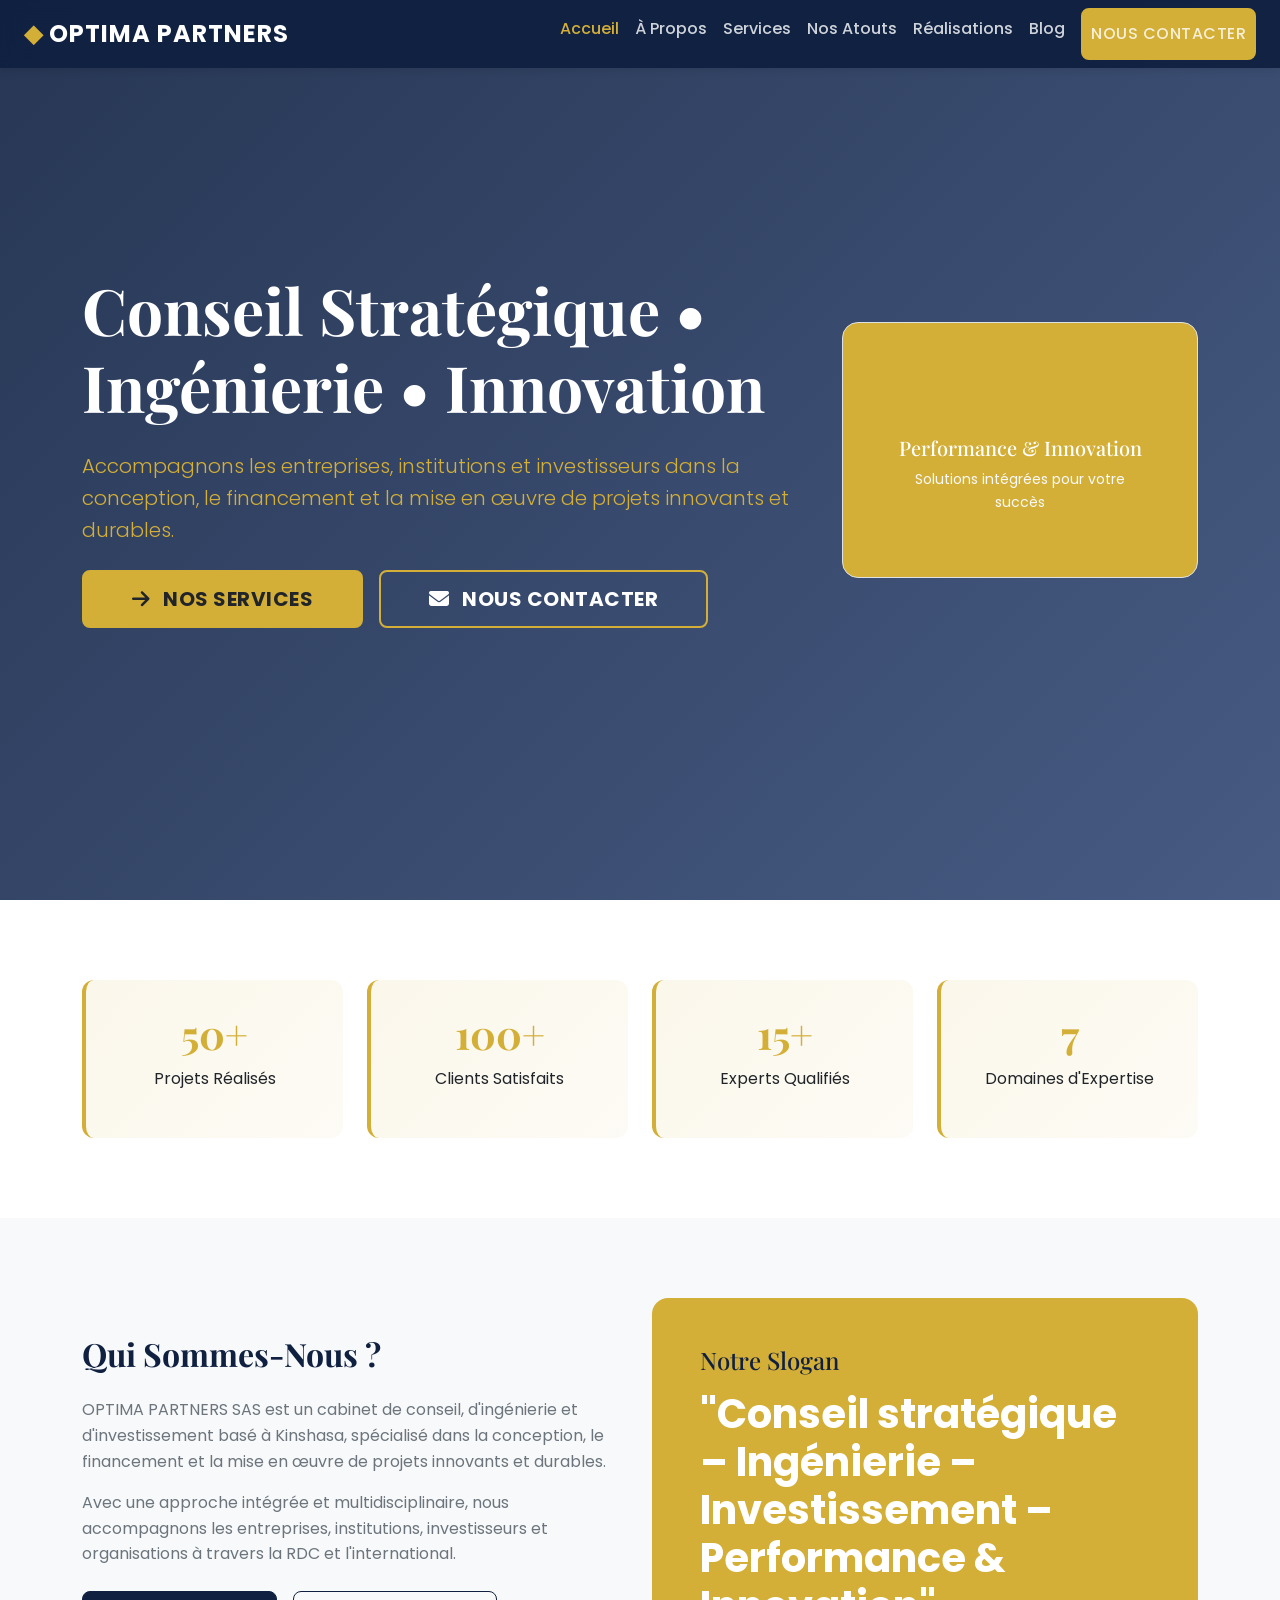
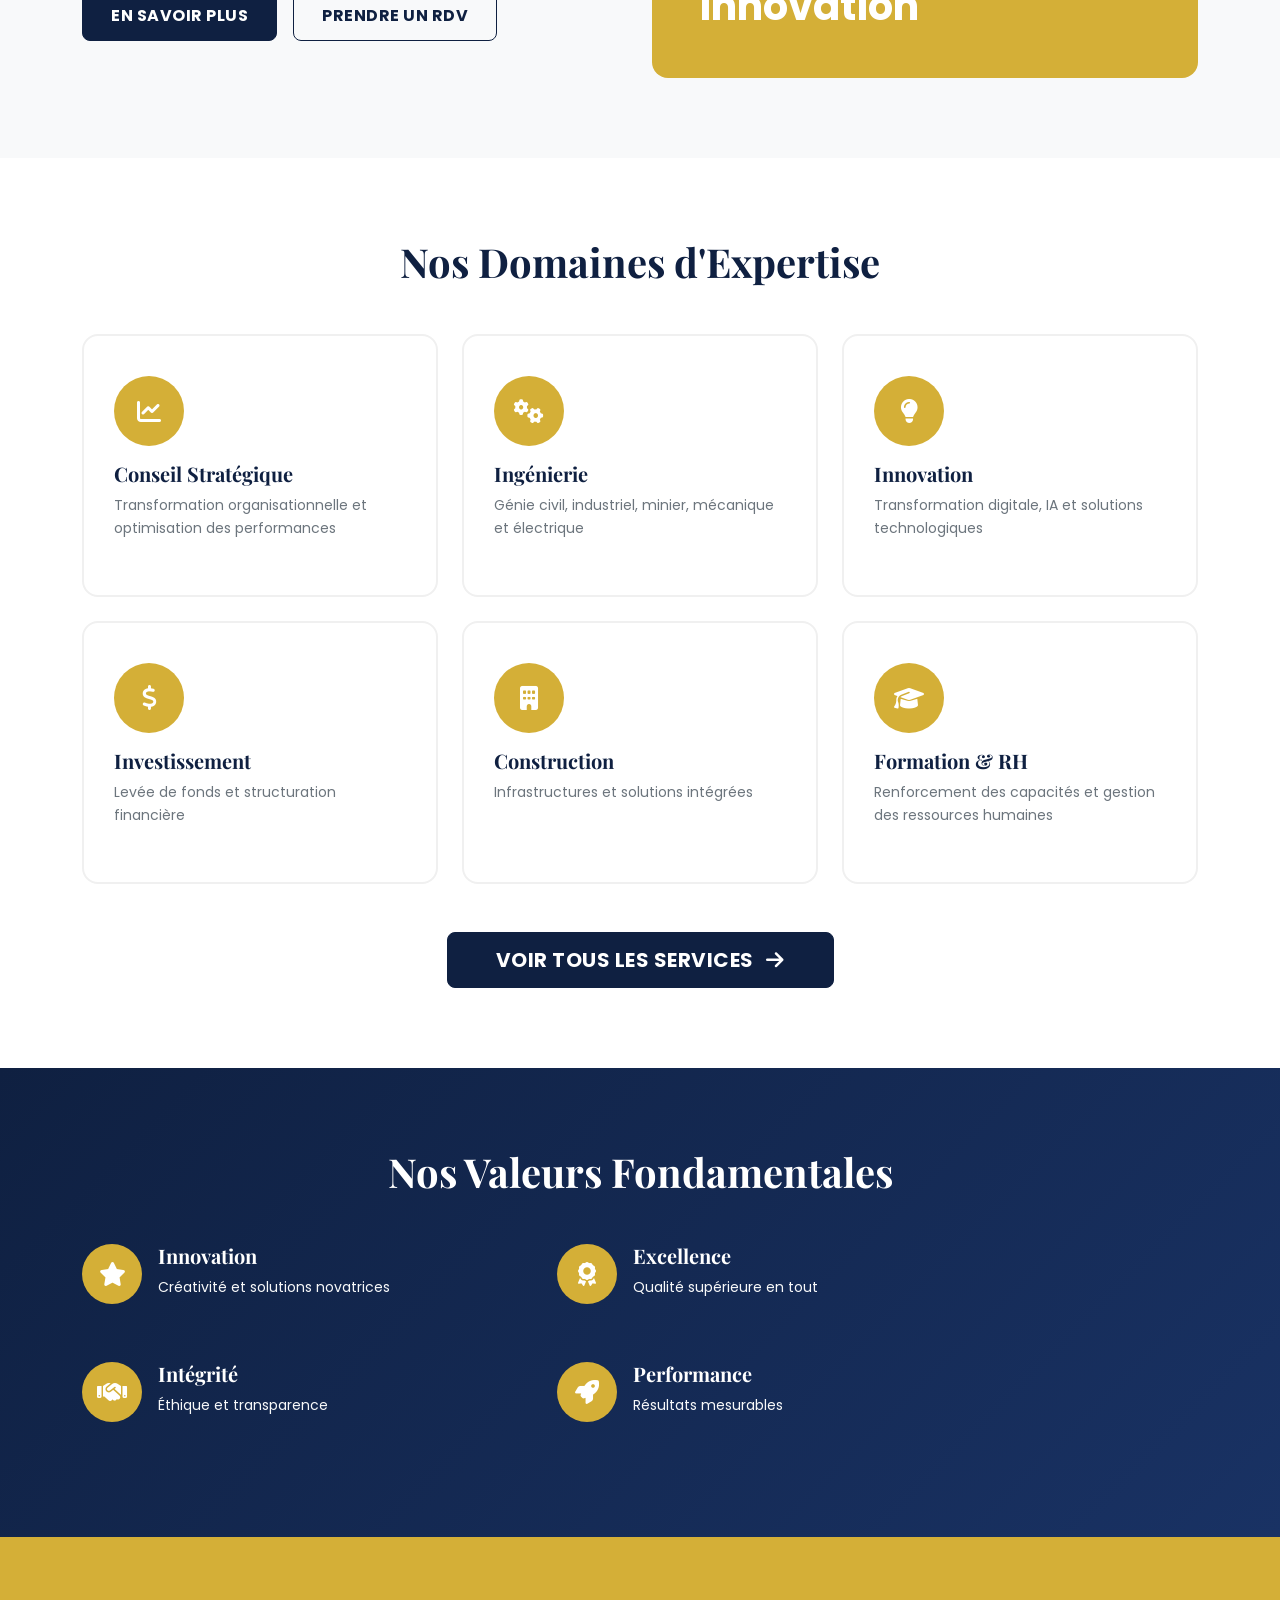
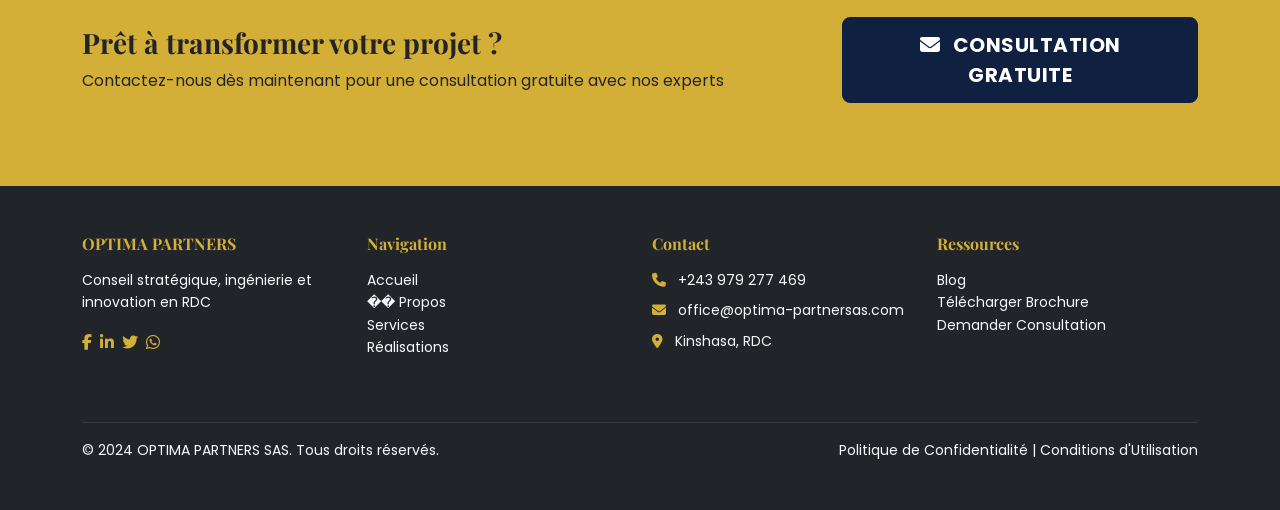
==== index.html @ fdb89bce "Initial commit: Create complete website structure for OPTIMA PARTNERS SAS" ====
<!DOCTYPE html>
<html lang="fr">
<head>
    <meta charset="UTF-8">
    <meta name="viewport" content="width=device-width, initial-scale=1.0">
    <meta name="description" content="OPTIMA PARTNERS SAS - Conseil stratégique, ingénierie, investissement et innovation en RDC">
    <meta name="keywords" content="conseil stratégique, ingénierie, investissement, innovation, projets, Kinshasa, RDC">
    <title>OPTIMA PARTNERS SAS | Conseil Stratégique & Ingénierie - RDC</title>
    
    <!-- Bootstrap CSS -->
    <link href="https://cdn.jsdelivr.net/npm/bootstrap@5.3.0/dist/css/bootstrap.min.css" rel="stylesheet">
    <!-- Font Awesome -->
    <link rel="stylesheet" href="https://cdnjs.cloudflare.com/ajax/libs/font-awesome/6.4.0/css/all.min.css">
    <!-- Google Fonts -->
    <link href="https://fonts.googleapis.com/css2?family=Poppins:wght@300;400;500;600;700&family=Playfair+Display:wght@700&display=swap" rel="stylesheet">
    <!-- Custom CSS -->
    <link rel="stylesheet" href="css/style.css">
</head>
<body>
    <!-- Navigation -->
    <nav class="navbar navbar-expand-lg navbar-dark bg-dark fixed-top shadow-sm">
        <div class="container-fluid px-4">
            <a class="navbar-brand fw-bold" href="index.html">
                <span class="text-gold">◆</span> OPTIMA PARTNERS
            </a>
            <button class="navbar-toggler" type="button" data-bs-toggle="collapse" data-bs-target="#navbarNav">
                <span class="navbar-toggler-icon"></span>
            </button>
            <div class="collapse navbar-collapse" id="navbarNav">
                <ul class="navbar-nav ms-auto">
                    <li class="nav-item"><a class="nav-link active" href="index.html">Accueil</a></li>
                    <li class="nav-item"><a class="nav-link" href="about.html">À Propos</a></li>
                    <li class="nav-item"><a class="nav-link" href="services.html">Services</a></li>
                    <li class="nav-item"><a class="nav-link" href="strengths.html">Nos Atouts</a></li>
                    <li class="nav-item"><a class="nav-link" href="projects.html">Réalisations</a></li>
                    <li class="nav-item"><a class="nav-link" href="blog.html">Blog</a></li>
                    <li class="nav-item"><a class="nav-link btn btn-gold text-dark ms-2" href="contact.html">Nous Contacter</a></li>
                </ul>
            </div>
        </div>
    </nav>

    <!-- Hero Banner -->
    <section class="hero-banner d-flex align-items-center" style="background: linear-gradient(135deg, rgba(15, 32, 65, 0.9) 0%, rgba(25, 50, 100, 0.8) 100%), url('assets/images/hero-bg.jpg') no-repeat center/cover; min-height: 100vh;">
        <div class="container">
            <div class="row align-items-center">
                <div class="col-lg-8">
                    <h1 class="display-3 fw-bold text-white mb-4">
                        Conseil Stratégique • Ingénierie • Innovation
                    </h1>
                    <p class="lead text-gold fs-5 mb-4">
                        Accompagnons les entreprises, institutions et investisseurs dans la conception, le financement et la mise en œuvre de projets innovants et durables.
                    </p>
                    <div class="d-flex gap-3 flex-wrap">
                        <a href="services.html" class="btn btn-gold btn-lg px-5 text-dark fw-bold">
                            <i class="fas fa-arrow-right me-2"></i> Nos Services
                        </a>
                        <a href="contact.html" class="btn btn-outline-gold btn-lg px-5 text-white fw-bold">
                            <i class="fas fa-envelope me-2"></i> Nous Contacter
                        </a>
                    </div>
                </div>
                <div class="col-lg-4 d-none d-lg-block">
                    <div class="floating-card bg-gold bg-opacity-10 p-5 rounded-4 border border-gold">
                        <div class="text-center">
                            <i class="fas fa-rocket text-gold" style="font-size: 3rem;"></i>
                            <h5 class="text-white mt-3">Performance & Innovation</h5>
                            <p class="text-light small">Solutions intégrées pour votre succès</p>
                        </div>
                    </div>
                </div>
            </div>
        </div>
    </section>

    <!-- Key Figures Section -->
    <section class="py-5 bg-white">
        <div class="container">
            <div class="row text-center g-4">
                <div class="col-md-3">
                    <div class="stat-card">
                        <h3 class="text-gold fw-bold" style="font-size: 2.5rem;">50+</h3>
                        <p class="text-dark fw-5">Projets Réalisés</p>
                    </div>
                </div>
                <div class="col-md-3">
                    <div class="stat-card">
                        <h3 class="text-gold fw-bold" style="font-size: 2.5rem;">100+</h3>
                        <p class="text-dark fw-5">Clients Satisfaits</p>
                    </div>
                </div>
                <div class="col-md-3">
                    <div class="stat-card">
                        <h3 class="text-gold fw-bold" style="font-size: 2.5rem;">15+</h3>
                        <p class="text-dark fw-5">Experts Qualifiés</p>
                    </div>
                </div>
                <div class="col-md-3">
                    <div class="stat-card">
                        <h3 class="text-gold fw-bold" style="font-size: 2.5rem;">7</h3>
                        <p class="text-dark fw-5">Domaines d'Expertise</p>
                    </div>
                </div>
            </div>
        </div>
    </section>

    <!-- About Brief Section -->
    <section class="py-5 bg-light">
        <div class="container">
            <div class="row align-items-center">
                <div class="col-lg-6">
                    <h2 class="fw-bold mb-4" style="color: #0f2041;">Qui Sommes-Nous ?</h2>
                    <p class="text-secondary mb-3">
                        OPTIMA PARTNERS SAS est un cabinet de conseil, d'ingénierie et d'investissement basé à Kinshasa, 
                        spécialisé dans la conception, le financement et la mise en œuvre de projets innovants et durables.
                    </p>
                    <p class="text-secondary mb-3">
                        Avec une approche intégrée et multidisciplinaire, nous accompagnons les entreprises, institutions, 
                        investisseurs et organisations à travers la RDC et l'international.
                    </p>
                    <div class="d-flex gap-3 mt-4">
                        <a href="about.html" class="btn btn-dark fw-bold">En Savoir Plus</a>
                        <a href="contact.html" class="btn btn-outline-dark fw-bold">Prendre un RDV</a>
                    </div>
                </div>
                <div class="col-lg-6">
                    <div class="bg-gold p-5 rounded-4 text-white">
                        <h4 class="mb-3">Notre Slogan</h4>
                        <blockquote class="display-6 fw-bold mb-0">
                            "Conseil stratégique – Ingénierie – Investissement – Performance & Innovation"
                        </blockquote>
                    </div>
                </div>
            </div>
        </div>
    </section>

    <!-- Services Overview -->
    <section class="py-5 bg-white">
        <div class="container">
            <h2 class="text-center fw-bold mb-5" style="color: #0f2041; font-size: 2.5rem;">
                Nos Domaines d'Expertise
            </h2>
            <div class="row g-4">
                <div class="col-md-6 col-lg-4">
                    <div class="service-card h-100">
                        <div class="service-icon bg-gold rounded-circle d-inline-flex align-items-center justify-content-center">
                            <i class="fas fa-chart-line text-white" style="font-size: 1.5rem;"></i>
                        </div>
                        <h5 class="fw-bold mt-3">Conseil Stratégique</h5>
                        <p class="text-secondary small">Transformation organisationnelle et optimisation des performances</p>
                    </div>
                </div>
                <div class="col-md-6 col-lg-4">
                    <div class="service-card h-100">
                        <div class="service-icon bg-gold rounded-circle d-inline-flex align-items-center justify-content-center">
                            <i class="fas fa-cogs text-white" style="font-size: 1.5rem;"></i>
                        </div>
                        <h5 class="fw-bold mt-3">Ingénierie</h5>
                        <p class="text-secondary small">Génie civil, industriel, minier, mécanique et électrique</p>
                    </div>
                </div>
                <div class="col-md-6 col-lg-4">
                    <div class="service-card h-100">
                        <div class="service-icon bg-gold rounded-circle d-inline-flex align-items-center justify-content-center">
                            <i class="fas fa-lightbulb text-white" style="font-size: 1.5rem;"></i>
                        </div>
                        <h5 class="fw-bold mt-3">Innovation</h5>
                        <p class="text-secondary small">Transformation digitale, IA et solutions technologiques</p>
                    </div>
                </div>
                <div class="col-md-6 col-lg-4">
                    <div class="service-card h-100">
                        <div class="service-icon bg-gold rounded-circle d-inline-flex align-items-center justify-content-center">
                            <i class="fas fa-dollar-sign text-white" style="font-size: 1.5rem;"></i>
                        </div>
                        <h5 class="fw-bold mt-3">Investissement</h5>
                        <p class="text-secondary small">Levée de fonds et structuration financière</p>
                    </div>
                </div>
                <div class="col-md-6 col-lg-4">
                    <div class="service-card h-100">
                        <div class="service-icon bg-gold rounded-circle d-inline-flex align-items-center justify-content-center">
                            <i class="fas fa-building text-white" style="font-size: 1.5rem;"></i>
                        </div>
                        <h5 class="fw-bold mt-3">Construction</h5>
                        <p class="text-secondary small">Infrastructures et solutions intégrées</p>
                    </div>
                </div>
                <div class="col-md-6 col-lg-4">
                    <div class="service-card h-100">
                        <div class="service-icon bg-gold rounded-circle d-inline-flex align-items-center justify-content-center">
                            <i class="fas fa-graduation-cap text-white" style="font-size: 1.5rem;"></i>
                        </div>
                        <h5 class="fw-bold mt-3">Formation & RH</h5>
                        <p class="text-secondary small">Renforcement des capacités et gestion des ressources humaines</p>
                    </div>
                </div>
            </div>
            <div class="text-center mt-5">
                <a href="services.html" class="btn btn-dark btn-lg px-5 fw-bold">
                    Voir Tous les Services <i class="fas fa-arrow-right ms-2"></i>
                </a>
            </div>
        </div>
    </section>

    <!-- Values Section -->
    <section class="py-5" style="background: linear-gradient(135deg, #0f2041 0%, #193264 100%);">
        <div class="container">
            <h2 class="text-center text-white fw-bold mb-5" style="font-size: 2.5rem;">Nos Valeurs Fondamentales</h2>
            <div class="row g-4">
                <div class="col-md-6 col-lg-5">
                    <div class="d-flex gap-3 mb-4">
                        <div class="flex-shrink-0">
                            <div class="bg-gold rounded-circle d-flex align-items-center justify-content-center" style="width: 60px; height: 60px;">
                                <i class="fas fa-star text-white" style="font-size: 1.5rem;"></i>
                            </div>
                        </div>
                        <div>
                            <h5 class="text-white fw-bold">Innovation</h5>
                            <p class="text-light small">Créativité et solutions novatrices</p>
                        </div>
                    </div>
                </div>
                <div class="col-md-6 col-lg-5">
                    <div class="d-flex gap-3 mb-4">
                        <div class="flex-shrink-0">
                            <div class="bg-gold rounded-circle d-flex align-items-center justify-content-center" style="width: 60px; height: 60px;">
                                <i class="fas fa-award text-white" style="font-size: 1.5rem;"></i>
                            </div>
                        </div>
                        <div>
                            <h5 class="text-white fw-bold">Excellence</h5>
                            <p class="text-light small">Qualité supérieure en tout</p>
                        </div>
                    </div>
                </div>
                <div class="col-md-6 col-lg-5">
                    <div class="d-flex gap-3 mb-4">
                        <div class="flex-shrink-0">
                            <div class="bg-gold rounded-circle d-flex align-items-center justify-content-center" style="width: 60px; height: 60px;">
                                <i class="fas fa-handshake text-white" style="font-size: 1.5rem;"></i>
                            </div>
                        </div>
                        <div>
                            <h5 class="text-white fw-bold">Intégrité</h5>
                            <p class="text-light small">Éthique et transparence</p>
                        </div>
                    </div>
                </div>
                <div class="col-md-6 col-lg-5">
                    <div class="d-flex gap-3 mb-4">
                        <div class="flex-shrink-0">
                            <div class="bg-gold rounded-circle d-flex align-items-center justify-content-center" style="width: 60px; height: 60px;">
                                <i class="fas fa-rocket text-white" style="font-size: 1.5rem;"></i>
                            </div>
                        </div>
                        <div>
                            <h5 class="text-white fw-bold">Performance</h5>
                            <p class="text-light small">Résultats mesurables</p>
                        </div>
                    </div>
                </div>
            </div>
        </div>
    </section>

    <!-- CTA Section -->
    <section class="py-5 bg-gold">
        <div class="container">
            <div class="row align-items-center">
                <div class="col-lg-8">
                    <h3 class="fw-bold text-dark mb-2">Prêt à transformer votre projet ?</h3>
                    <p class="text-dark mb-0">Contactez-nous dès maintenant pour une consultation gratuite avec nos experts</p>
                </div>
                <div class="col-lg-4 text-center">
                    <a href="contact.html" class="btn btn-dark btn-lg px-4 fw-bold">
                        <i class="fas fa-envelope me-2"></i> Consultation Gratuite
                    </a>
                </div>
            </div>
        </div>
    </section>

    <!-- Footer -->
    <footer class="bg-dark text-light py-5">
        <div class="container">
            <div class="row mb-4">
                <div class="col-md-3 mb-4">
                    <h6 class="fw-bold text-gold mb-3">OPTIMA PARTNERS</h6>
                    <p class="small">Conseil stratégique, ingénierie et innovation en RDC</p>
                    <div class="d-flex gap-2 mt-3">
                        <a href="#" class="text-gold"><i class="fab fa-facebook-f"></i></a>
                        <a href="#" class="text-gold"><i class="fab fa-linkedin-in"></i></a>
                        <a href="#" class="text-gold"><i class="fab fa-twitter"></i></a>
                        <a href="#" class="text-gold"><i class="fab fa-whatsapp"></i></a>
                    </div>
                </div>
                <div class="col-md-3 mb-4">
                    <h6 class="fw-bold text-gold mb-3">Navigation</h6>
                    <ul class="list-unstyled small">
                        <li><a href="index.html" class="text-light text-decoration-none">Accueil</a></li>
                        <li><a href="about.html" class="text-light text-decoration-none">�� Propos</a></li>
                        <li><a href="services.html" class="text-light text-decoration-none">Services</a></li>
                        <li><a href="projects.html" class="text-light text-decoration-none">Réalisations</a></li>
                    </ul>
                </div>
                <div class="col-md-3 mb-4">
                    <h6 class="fw-bold text-gold mb-3">Contact</h6>
                    <p class="small mb-2">
                        <i class="fas fa-phone text-gold me-2"></i>
                        <a href="tel:+243979277469" class="text-light text-decoration-none">+243 979 277 469</a>
                    </p>
                    <p class="small mb-2">
                        <i class="fas fa-envelope text-gold me-2"></i>
                        <a href="mailto:office@optima-partnersas.com" class="text-light text-decoration-none">office@optima-partnersas.com</a>
                    </p>
                    <p class="small">
                        <i class="fas fa-map-marker-alt text-gold me-2"></i>
                        Kinshasa, RDC
                    </p>
                </div>
                <div class="col-md-3 mb-4">
                    <h6 class="fw-bold text-gold mb-3">Ressources</h6>
                    <ul class="list-unstyled small">
                        <li><a href="blog.html" class="text-light text-decoration-none">Blog</a></li>
                        <li><a href="#" class="text-light text-decoration-none">Télécharger Brochure</a></li>
                        <li><a href="contact.html" class="text-light text-decoration-none">Demander Consultation</a></li>
                    </ul>
                </div>
            </div>
            <hr class="border-secondary">
            <div class="row">
                <div class="col-md-6">
                    <p class="small mb-0">&copy; 2024 OPTIMA PARTNERS SAS. Tous droits réservés.</p>
                </div>
                <div class="col-md-6 text-end">
                    <p class="small mb-0">
                        <a href="#" class="text-light text-decoration-none">Politique de Confidentialité</a> | 
                        <a href="#" class="text-light text-decoration-none">Conditions d'Utilisation</a>
                    </p>
                </div>
            </div>
        </div>
    </footer>

    <!-- Bootstrap JS -->
    <script src="https://cdn.jsdelivr.net/npm/bootstrap@5.3.0/dist/js/bootstrap.bundle.min.js"></script>
    <!-- Custom JS -->
    <script src="js/script.js"></script>
</body>
</html>
---- css/style.css ----
/* ============================================
   CUSTOM STYLES - OPTIMA PARTNERS
   ============================================ */

:root {
    --primary-dark: #0f2041;
    --primary-blue: #193264;
    --gold: #d4af37;
    --light-bg: #f8f9fa;
    --text-dark: #2c3e50;
    --text-secondary: #6c757d;
}

* {
    margin: 0;
    padding: 0;
    box-sizing: border-box;
}

body {
    font-family: 'Poppins', sans-serif;
    color: var(--text-dark);
    line-height: 1.6;
    overflow-x: hidden;
}

h1, h2, h3, h4, h5, h6 {
    font-family: 'Playfair Display', serif;
    color: var(--primary-dark);
}

/* ============================================
   UTILITIES
   ============================================ */

.text-gold {
    color: var(--gold) !important;
}

.bg-gold {
    background-color: var(--gold) !important;
}

.btn-gold {
    background-color: var(--gold);
    color: var(--primary-dark);
    border: 2px solid var(--gold);
    transition: all 0.3s ease;
}

.btn-gold:hover {
    background-color: transparent;
    color: var(--gold);
    transform: translateY(-2px);
    box-shadow: 0 8px 20px rgba(212, 175, 55, 0.3);
}

.btn-outline-gold {
    color: var(--gold);
    border: 2px solid var(--gold);
    transition: all 0.3s ease;
}

.btn-outline-gold:hover {
    background-color: var(--gold);
    color: var(--primary-dark);
    transform: translateY(-2px);
}

/* ============================================
   NAVBAR STYLES
   ============================================ */

.navbar {
    background-color: var(--primary-dark) !important;
    backdrop-filter: blur(10px);
    background-color: rgba(15, 32, 65, 0.95) !important;
}

.navbar-brand {
    font-size: 1.5rem;
    letter-spacing: 1px;
    color: white !important;
}

.navbar-dark .navbar-nav .nav-link {
    color: rgba(255, 255, 255, 0.8) !important;
    transition: all 0.3s ease;
    font-weight: 500;
}

.navbar-dark .navbar-nav .nav-link:hover,
.navbar-dark .navbar-nav .nav-link.active {
    color: var(--gold) !important;
}

/* ============================================
   HERO BANNER
   ============================================ */

.hero-banner {
    position: relative;
    overflow: hidden;
}

.floating-card {
    animation: float 3s ease-in-out infinite;
}

@keyframes float {
    0%, 100% { transform: translateY(0px); }
    50% { transform: translateY(-20px); }
}

/* ============================================
   PAGE HEADER
   ============================================ */

.page-header {
    padding: 60px 0 60px 0;
}

/* ============================================
   STAT CARDS
   ============================================ */

.stat-card {
    padding: 30px;
    border-radius: 12px;
    background: linear-gradient(135deg, rgba(212, 175, 55, 0.1) 0%, rgba(212, 175, 55, 0.05) 100%);
    border-left: 4px solid var(--gold);
    transition: all 0.3s ease;
}

.stat-card:hover {
    transform: translateY(-10px);
    box-shadow: 0 15px 40px rgba(212, 175, 55, 0.2);
}

/* ============================================
   SERVICE CARDS
   ============================================ */

.service-card {
    padding: 40px 30px;
    border-radius: 16px;
    background: white;
    border: 2px solid #f0f0f0;
    transition: all 0.3s ease;
    position: relative;
    overflow: hidden;
}

.service-card::before {
    content: '';
    position: absolute;
    top: 0;
    left: -100%;
    width: 100%;
    height: 100%;
    background: linear-gradient(135deg, var(--gold) 0%, rgba(212, 175, 55, 0.5) 100%);
    opacity: 0;
    transition: all 0.3s ease;
    z-index: -1;
}

.service-card:hover {
    transform: translateY(-15px);
    border-color: var(--gold);
    box-shadow: 0 20px 50px rgba(212, 175, 55, 0.2);
}

.service-card:hover::before {
    left: 0;
    opacity: 0.1;
}

.service-icon {
    width: 70px;
    height: 70px;
    display: flex;
    align-items: center;
    justify-content: center;
    background-color: var(--gold);
    border-radius: 50%;
    transition: all 0.3s ease;
}

.service-card:hover .service-icon {
    transform: scale(1.1) rotate(-10deg);
}

/* ============================================
   CARDS
   ============================================ */

.card {
    border: none;
    transition: all 0.3s ease;
}

.card:hover {
    transform: translateY(-10px);
    box-shadow: 0 20px 40px rgba(0, 0, 0, 0.1);
}

.card-body {
    padding: 30px;
}

/* ============================================
   BUTTONS
   ============================================ */

.btn {
    border-radius: 8px;
    font-weight: 600;
    padding: 12px 28px;
    transition: all 0.3s ease;
    text-transform: uppercase;
    letter-spacing: 0.5px;
}

.btn-dark {
    background-color: var(--primary-dark);
    border-color: var(--primary-dark);
}

.btn-dark:hover {
    background-color: var(--primary-blue);
    border-color: var(--primary-blue);
    transform: translateY(-2px);
    box-shadow: 0 10px 25px rgba(15, 32, 65, 0.3);
}

.btn-outline-dark {
    color: var(--primary-dark);
    border-color: var(--primary-dark);
}

.btn-outline-dark:hover {
    background-color: var(--primary-dark);
    border-color: var(--primary-dark);
    transform: translateY(-2px);
}

/* ============================================
   FORMS
   ============================================ */

.form-control {
    border: 2px solid #e0e0e0;
    border-radius: 8px;
    padding: 12px 16px;
    font-size: 0.95rem;
    transition: all 0.3s ease;
}

.form-control:focus {
    border-color: var(--gold);
    box-shadow: 0 0 0 0.2rem rgba(212, 175, 55, 0.25);
}

.form-label {
    font-weight: 600;
    color: var(--primary-dark);
    margin-bottom: 8px;
}

/* ============================================
   SECTIONS
   ============================================ */

section {
    scroll-margin-top: 80px;
}

section.py-5 {
    padding: 80px 0 !important;
}

/* ============================================
   FOOTER
   ============================================ */

footer {
    background-color: var(--primary-dark);
    border-top: 3px solid var(--gold);
}

footer a {
    transition: color 0.3s ease;
}

footer a:hover {
    color: var(--gold) !important;
}

/* ============================================
   RESPONSIVE DESIGN
   ============================================ */

@media (max-width: 768px) {
    h1 {
        font-size: 2rem !important;
    }

    h2 {
        font-size: 1.8rem !important;
    }

    .hero-banner {
        min-height: 70vh !important;
    }

    .display-3 {
        font-size: 1.8rem !important;
    }

    .service-card {
        padding: 30px 20px;
    }

    section.py-5 {
        padding: 50px 0 !important;
    }

    .btn-lg {
        padding: 10px 20px;
        font-size: 0.9rem;
    }
}

@media (max-width: 576px) {
    .display-3 {
        font-size: 1.5rem !important;
    }

    .lead {
        font-size: 1rem !important;
    }

    .container-fluid {
        padding-left: 15px;
        padding-right: 15px;
    }

    .stat-card {
        padding: 20px 15px;
    }

    .floating-card {
        display: none;
    }

    footer .row {
        margin-bottom: 30px;
    }

    .col-md-3 {
        margin-bottom: 20px;
    }
}

/* ============================================
   ANIMATIONS
   ============================================ */

@keyframes slideInUp {
    from {
        opacity: 0;
        transform: translateY(30px);
    }
    to {
        opacity: 1;
        transform: translateY(0);
    }
}

@keyframes fadeIn {
    from {
        opacity: 0;
    }
    to {
        opacity: 1;
    }
}

.animate-on-scroll {
    animation: slideInUp 0.6s ease-out;
}

/* ============================================
   SMOOTH SCROLLING
   ============================================ */

html {
    scroll-behavior: smooth;
}

/* ============================================
   SHADOWS
   ============================================ */

.shadow-sm {
    box-shadow: 0 2px 8px rgba(0, 0, 0, 0.1) !important;
}

.shadow {
    box-shadow: 0 10px 30px rgba(0, 0, 0, 0.15) !important;
}
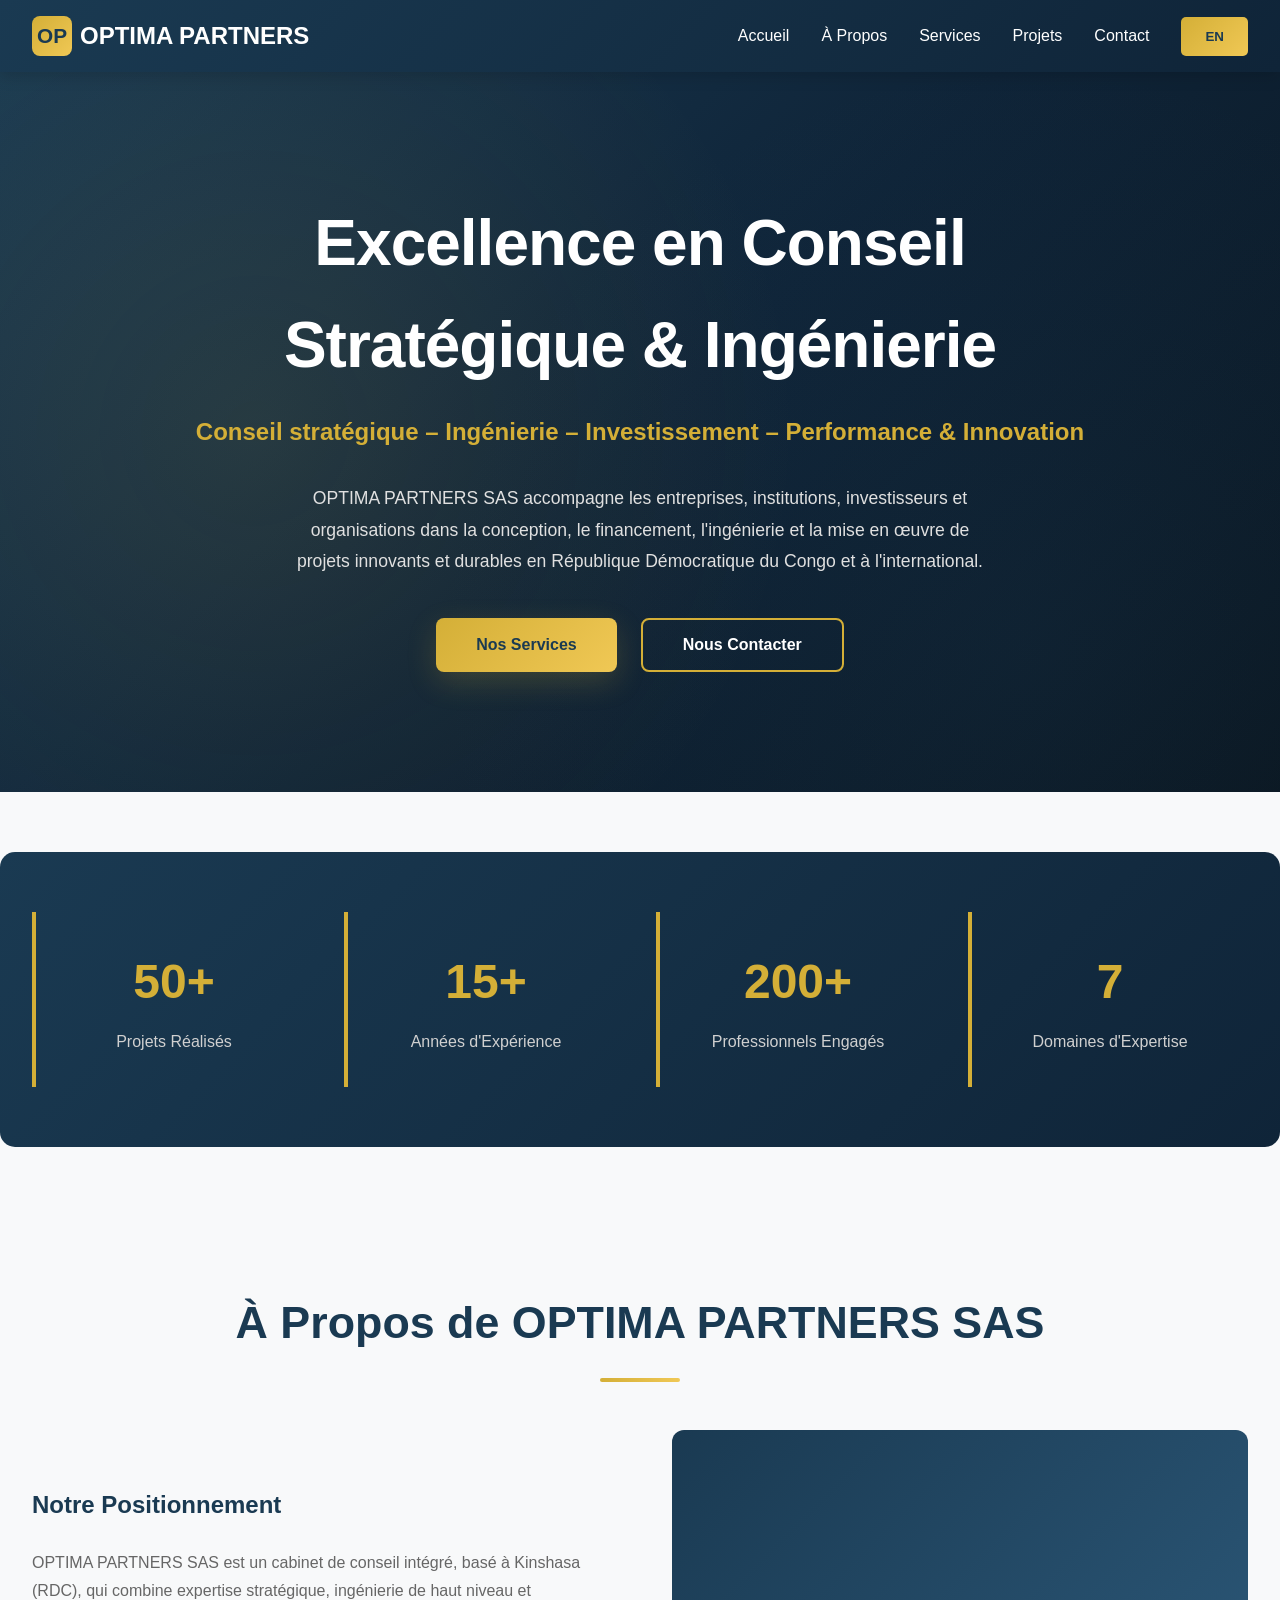
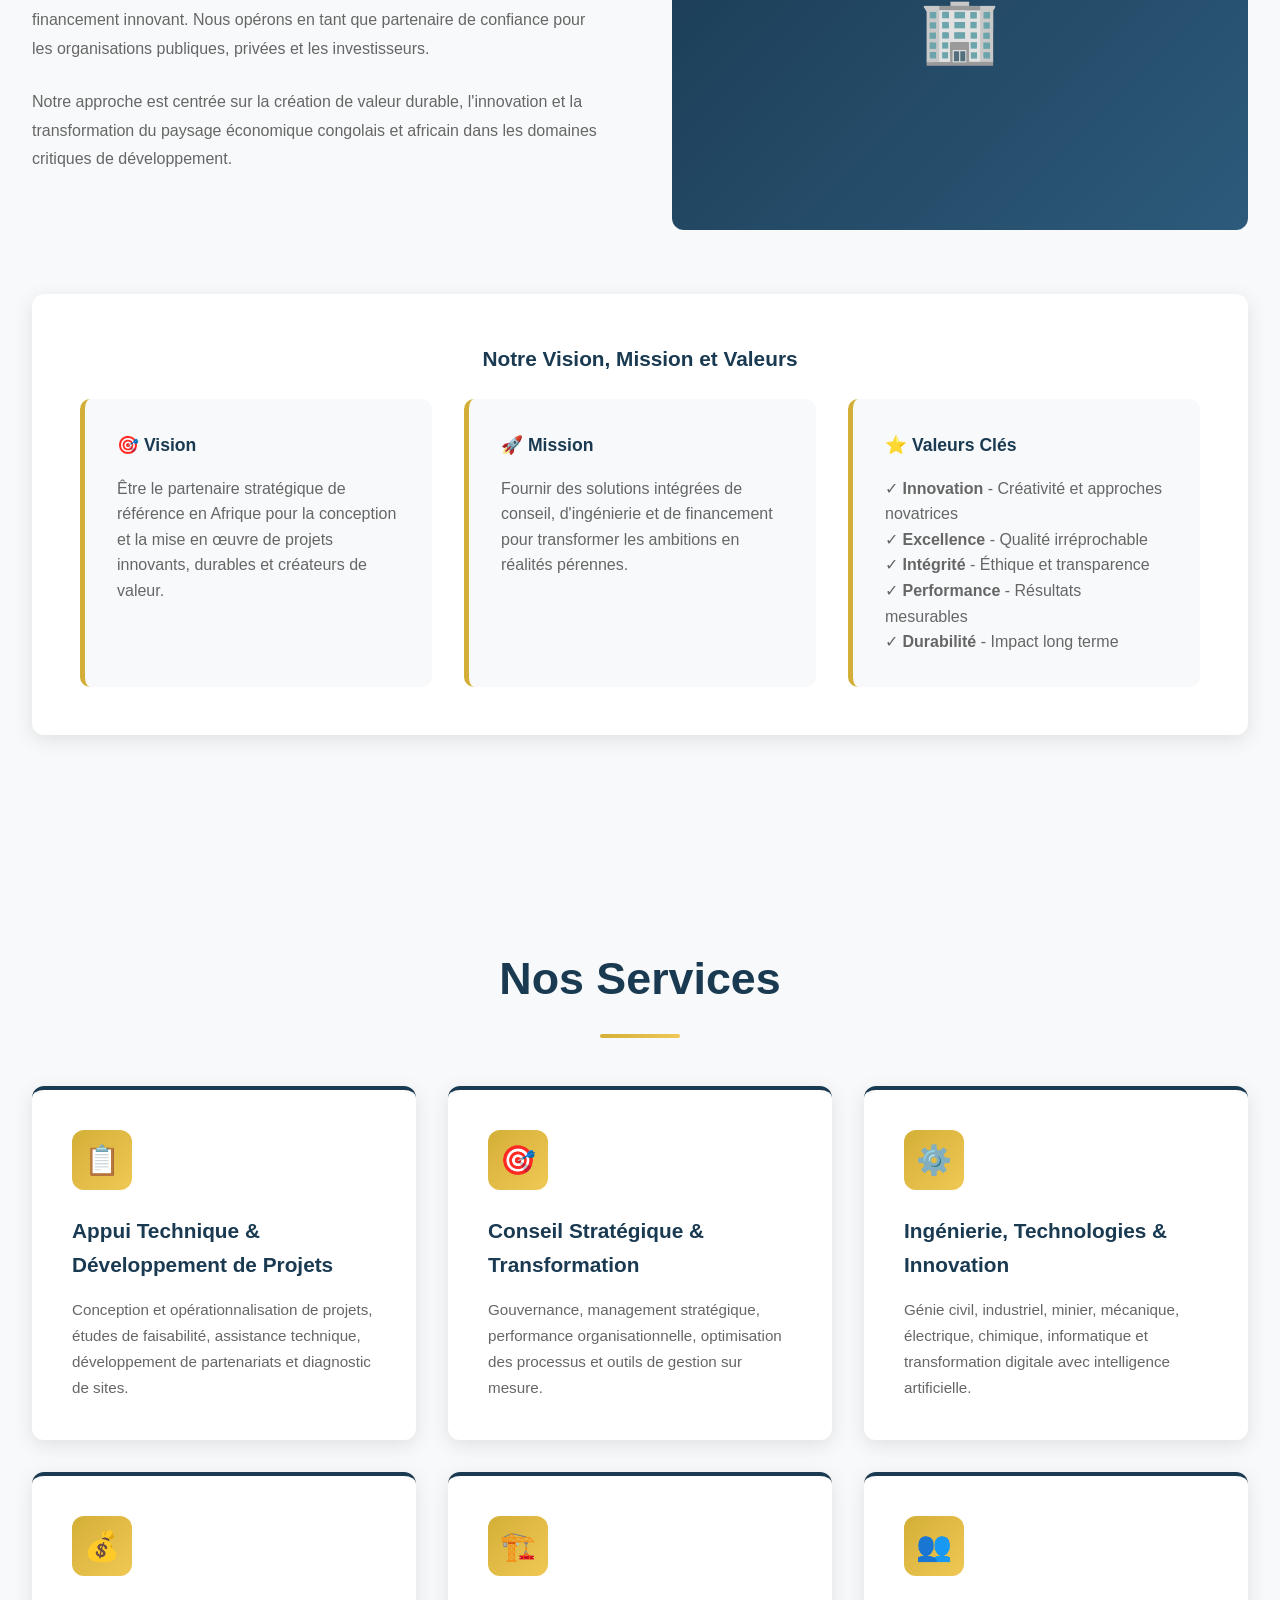
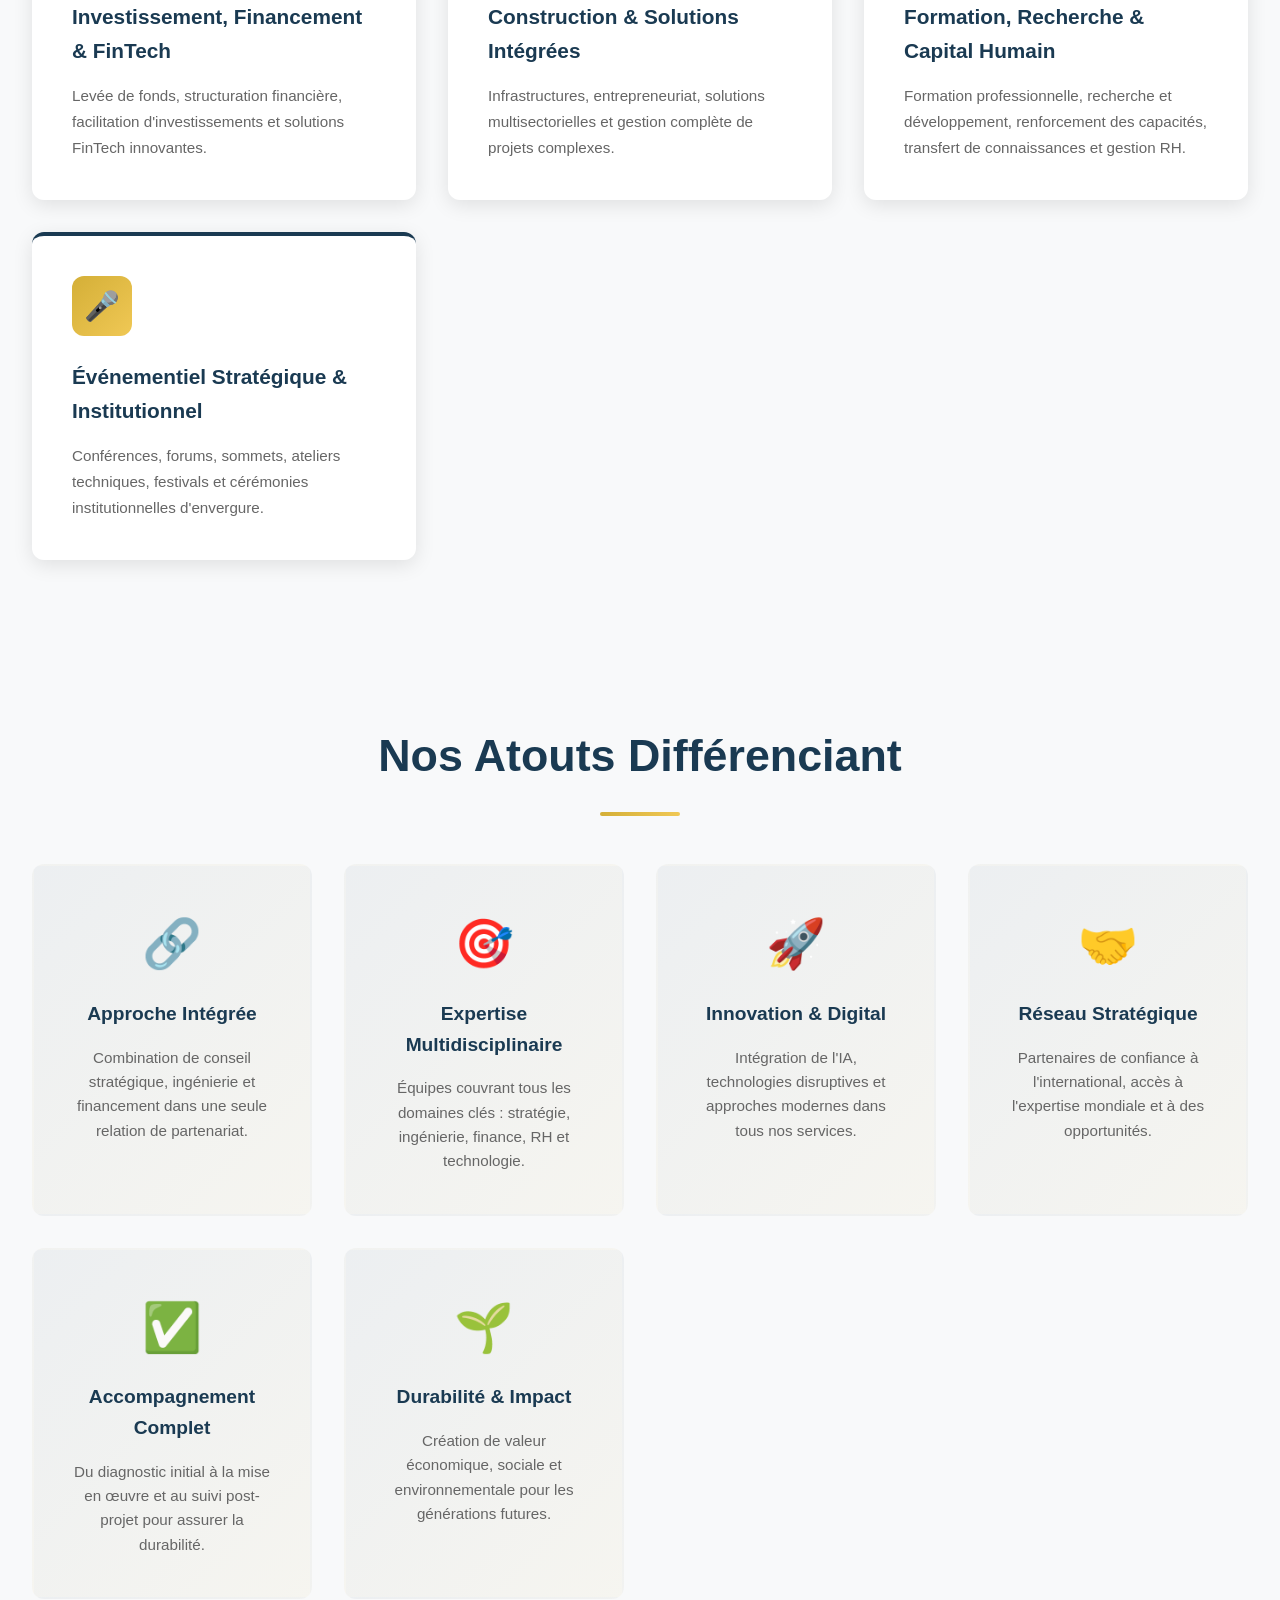
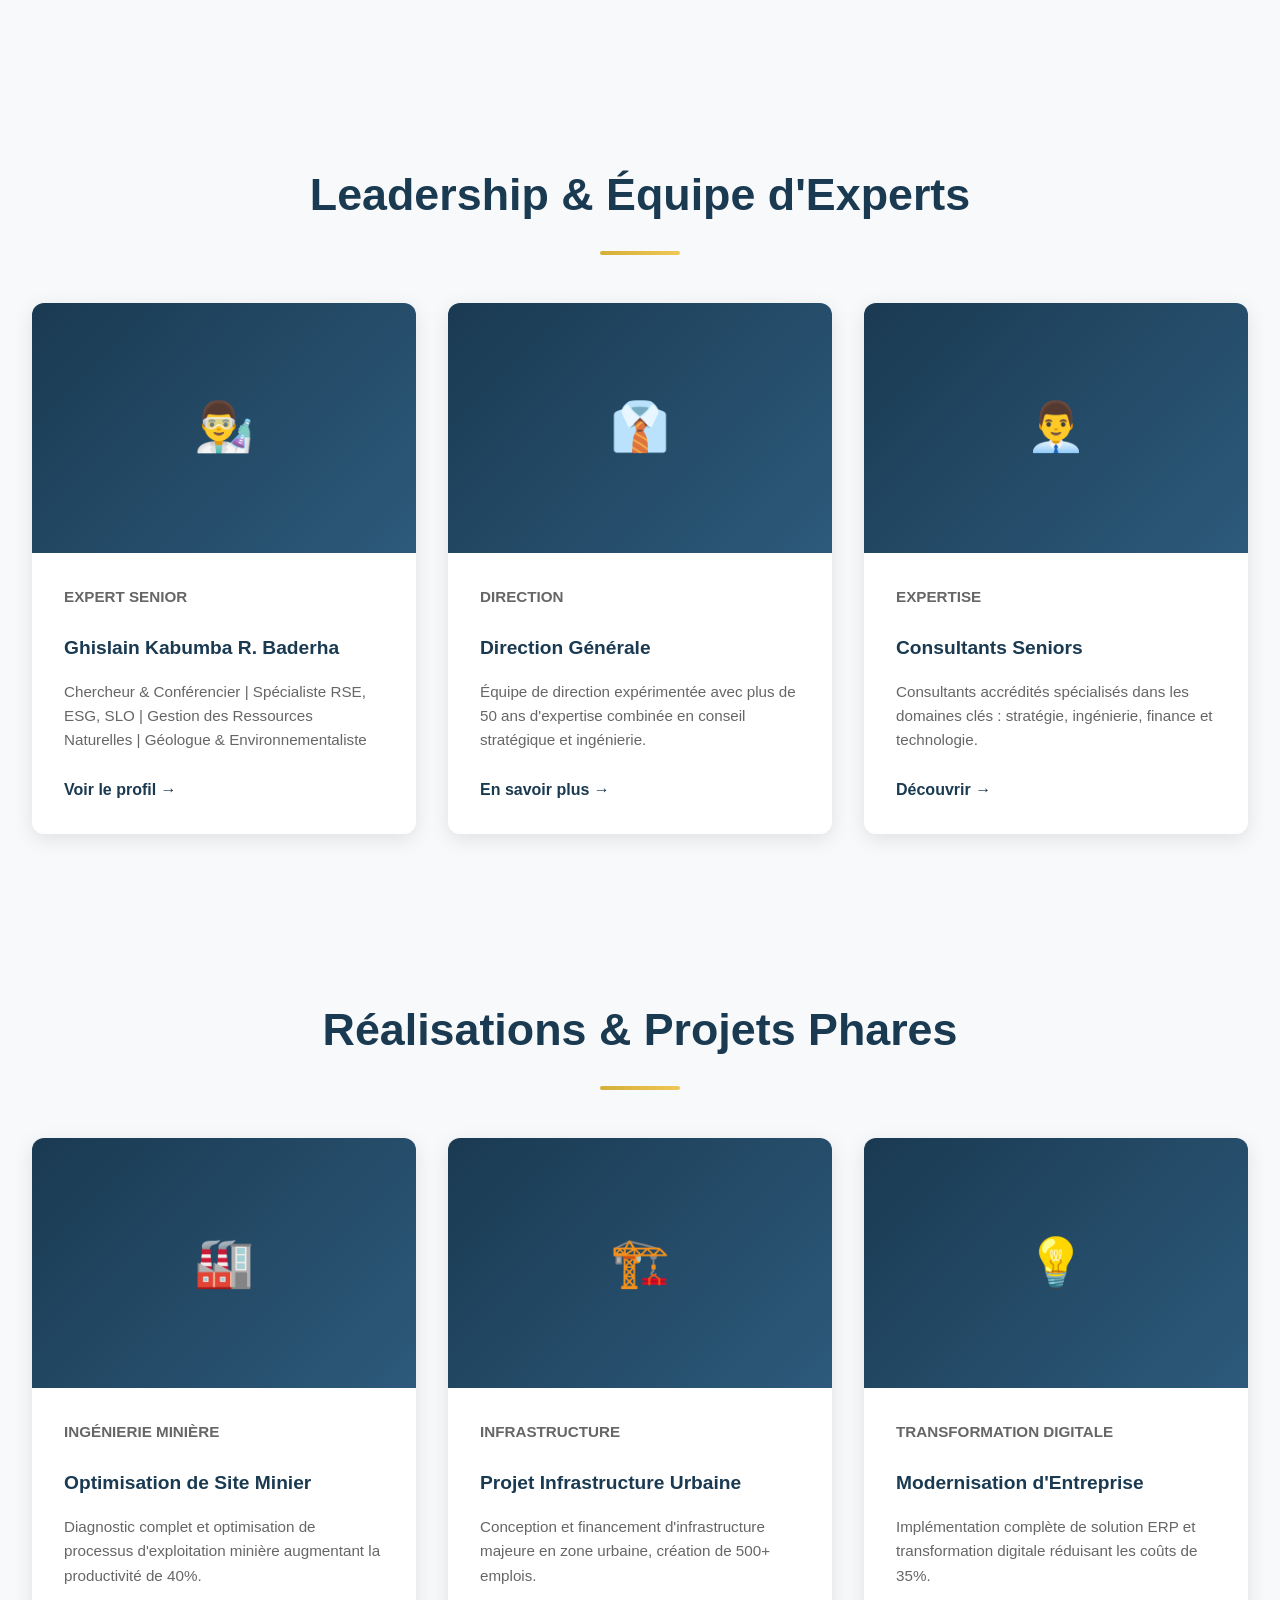
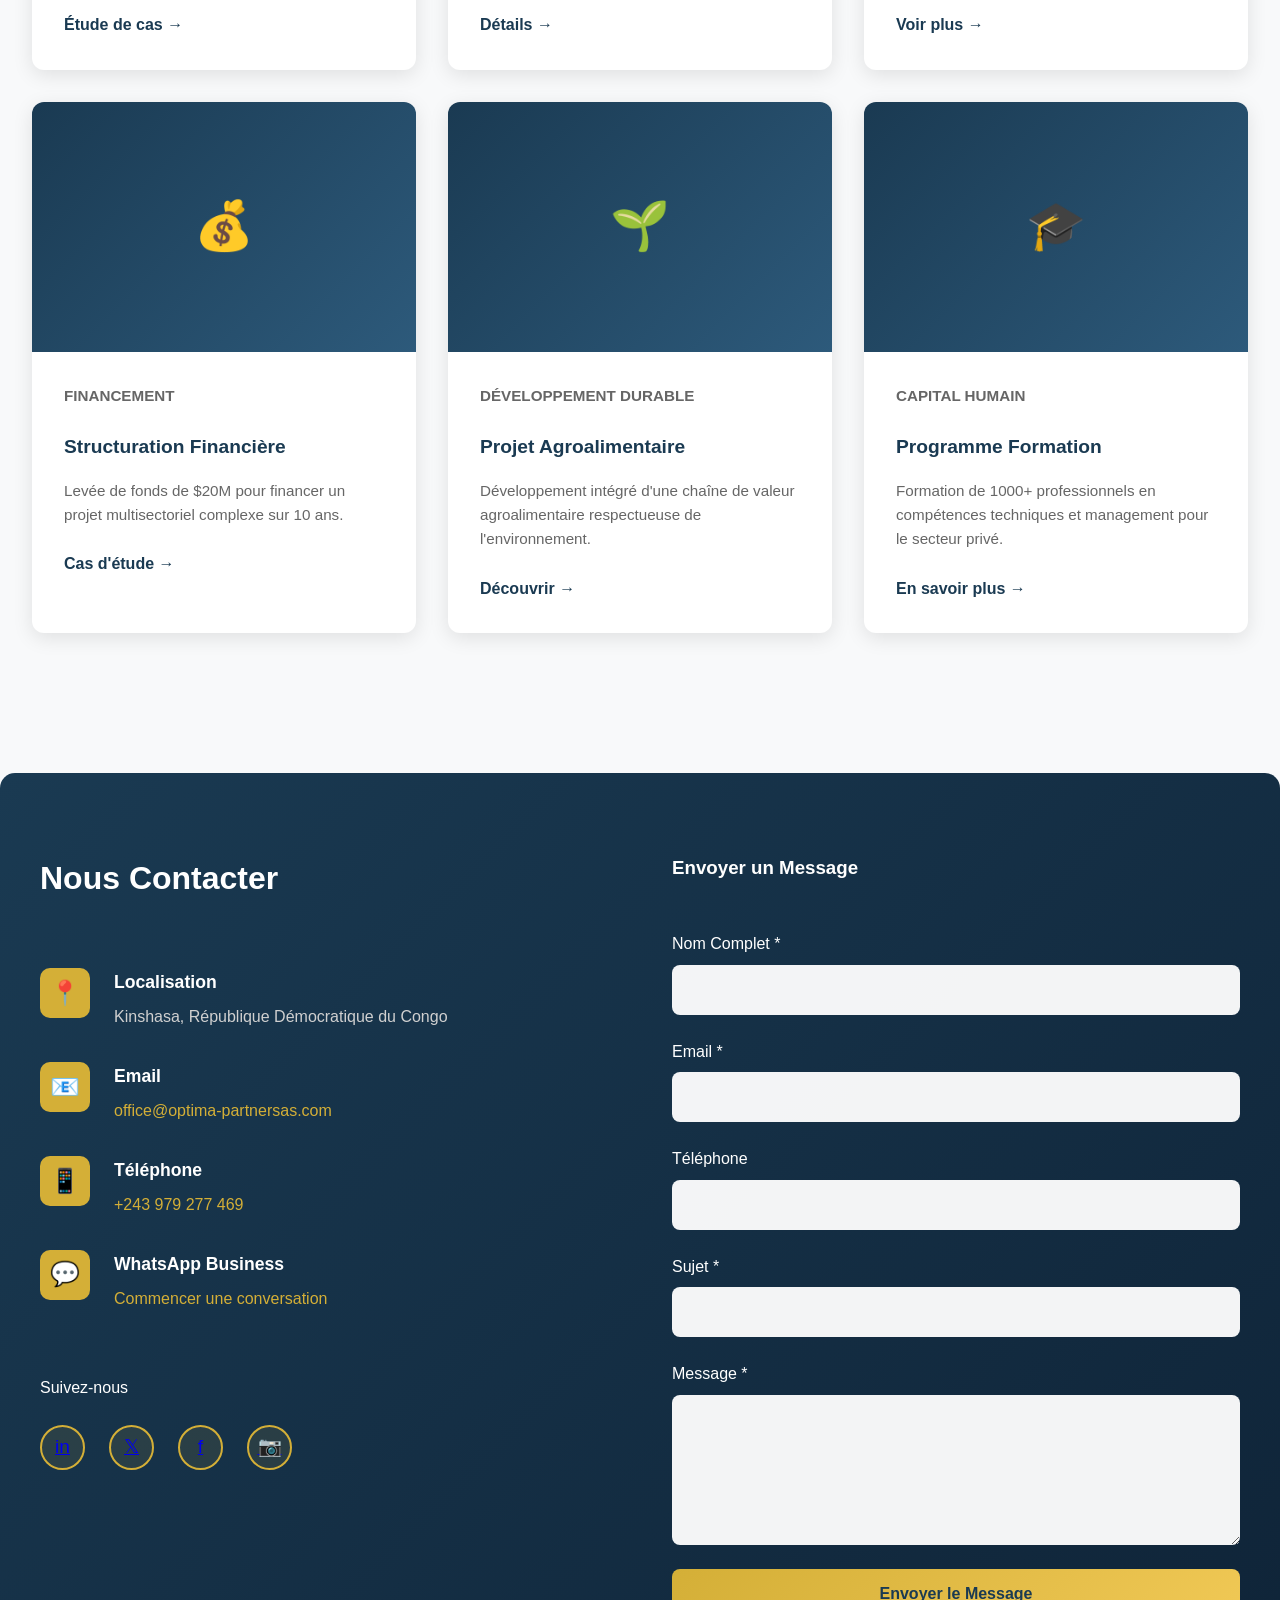
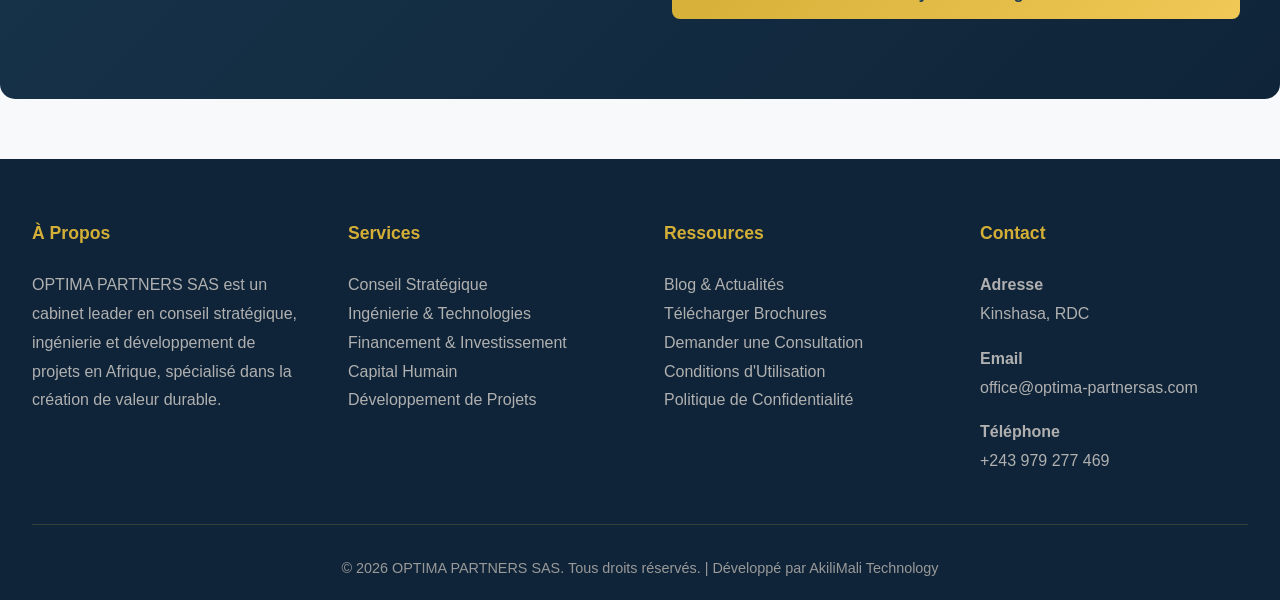
==== commit 9e5ef670: "Replace old content with complete modern website - OPTIMA PARTNERS SAS" ====
--- a/index.html
+++ b/index.html
@@ -3,352 +3,1268 @@
 <head>
     <meta charset="UTF-8">
     <meta name="viewport" content="width=device-width, initial-scale=1.0">
-    <meta name="description" content="OPTIMA PARTNERS SAS - Conseil stratégique, ingénierie, investissement et innovation en RDC">
-    <meta name="keywords" content="conseil stratégique, ingénierie, investissement, innovation, projets, Kinshasa, RDC">
-    <title>OPTIMA PARTNERS SAS | Conseil Stratégique & Ingénierie - RDC</title>
-    
-    <!-- Bootstrap CSS -->
-    <link href="https://cdn.jsdelivr.net/npm/bootstrap@5.3.0/dist/css/bootstrap.min.css" rel="stylesheet">
-    <!-- Font Awesome -->
-    <link rel="stylesheet" href="https://cdnjs.cloudflare.com/ajax/libs/font-awesome/6.4.0/css/all.min.css">
-    <!-- Google Fonts -->
-    <link href="https://fonts.googleapis.com/css2?family=Poppins:wght@300;400;500;600;700&family=Playfair+Display:wght@700&display=swap" rel="stylesheet">
-    <!-- Custom CSS -->
-    <link rel="stylesheet" href="css/style.css">
+    <title>OPTIMA PARTNERS SAS - Conseil Stratégique & Ingénierie en RDC</title>
+    <meta name="description" content="OPTIMA PARTNERS SAS - Cabinet de conseil stratégique, ingénierie, investissement et développement de projets à Kinshasa, RDC">
+    <meta name="keywords" content="conseil stratégique, ingénierie, investissement, RDC, Kinshasa, développement de projets">
+    <meta property="og:title" content="OPTIMA PARTNERS SAS - Excellence en Conseil & Ingénierie">
+    <meta property="og:description" content="Accompagnons vos projets innovants et durables en RDC et à l'international">
+    <style>
+        * {
+            margin: 0;
+            padding: 0;
+            box-sizing: border-box;
+        }
+
+        :root {
+            --primary: #1a3a52;
+            --primary-dark: #0f2438;
+            --primary-light: #2d5a7b;
+            --accent: #d4af37;
+            --accent-light: #e8c652;
+            --background: #f8f9fa;
+            --text: #333333;
+            --text-light: #666666;
+            --white: #ffffff;
+        }
+
+        html {
+            scroll-behavior: smooth;
+        }
+
+        body {
+            font-family: 'Segoe UI', Tahoma, Geneva, Verdana, sans-serif;
+            line-height: 1.6;
+            color: var(--text);
+            background-color: var(--background);
+        }
+
+        /* HEADER & NAVIGATION */
+        header {
+            background: linear-gradient(135deg, var(--primary) 0%, var(--primary-dark) 100%);
+            padding: 1rem 2rem;
+            position: sticky;
+            top: 0;
+            z-index: 1000;
+            box-shadow: 0 4px 15px rgba(0,0,0,0.15);
+        }
+
+        nav {
+            display: flex;
+            justify-content: space-between;
+            align-items: center;
+            max-width: 1400px;
+            margin: 0 auto;
+        }
+
+        .logo {
+            display: flex;
+            align-items: center;
+            gap: 0.5rem;
+            font-size: 1.5rem;
+            font-weight: bold;
+            color: var(--white);
+            text-decoration: none;
+        }
+
+        .logo-icon {
+            width: 40px;
+            height: 40px;
+            background: linear-gradient(135deg, var(--accent) 0%, #f0c855 100%);
+            border-radius: 8px;
+            display: flex;
+            align-items: center;
+            justify-content: center;
+            font-weight: bold;
+            color: var(--primary);
+            font-size: 1.3rem;
+        }
+
+        .nav-menu {
+            display: flex;
+            list-style: none;
+            gap: 2rem;
+            align-items: center;
+        }
+
+        .nav-menu a {
+            color: var(--white);
+            text-decoration: none;
+            font-weight: 500;
+            transition: color 0.3s ease;
+            position: relative;
+        }
+
+        .nav-menu a::after {
+            content: '';
+            position: absolute;
+            bottom: -5px;
+            left: 0;
+            width: 0;
+            height: 2px;
+            background: var(--accent);
+            transition: width 0.3s ease;
+        }
+
+        .nav-menu a:hover::after {
+            width: 100%;
+        }
+
+        .nav-menu a:hover {
+            color: var(--accent);
+        }
+
+        .cta-button {
+            background: linear-gradient(135deg, var(--accent) 0%, #f0c855 100%);
+            color: var(--primary);
+            padding: 0.75rem 1.5rem;
+            border: none;
+            border-radius: 5px;
+            font-weight: bold;
+            cursor: pointer;
+            transition: all 0.3s ease;
+            text-decoration: none;
+            display: inline-block;
+        }
+
+        .cta-button:hover {
+            transform: translateY(-2px);
+            box-shadow: 0 8px 20px rgba(212, 175, 55, 0.3);
+        }
+
+        /* HERO BANNER */
+        .hero {
+            background: linear-gradient(135deg, var(--primary) 0%, var(--primary-dark) 50%, #0a1620 100%);
+            color: var(--white);
+            padding: 120px 2rem;
+            text-align: center;
+            position: relative;
+            overflow: hidden;
+            min-height: 600px;
+            display: flex;
+            flex-direction: column;
+            justify-content: center;
+            align-items: center;
+        }
+
+        .hero::before {
+            content: '';
+            position: absolute;
+            top: 0;
+            left: 0;
+            right: 0;
+            bottom: 0;
+            background: 
+                radial-gradient(circle at 20% 50%, rgba(212, 175, 55, 0.1) 0%, transparent 50%),
+                radial-gradient(circle at 80% 80%, rgba(45, 90, 123, 0.1) 0%, transparent 50%);
+            pointer-events: none;
+        }
+
+        .hero-content {
+            position: relative;
+            z-index: 2;
+            max-width: 900px;
+            margin: 0 auto;
+            animation: slideUp 0.8s ease-out;
+        }
+
+        .hero h1 {
+            font-size: clamp(2rem, 8vw, 4rem);
+            font-weight: 800;
+            margin-bottom: 1rem;
+            letter-spacing: -1px;
+        }
+
+        .hero-tagline {
+            font-size: clamp(1.1rem, 3vw, 1.5rem);
+            color: var(--accent);
+            margin-bottom: 2rem;
+            font-weight: 600;
+        }
+
+        .hero-description {
+            font-size: 1.1rem;
+            margin-bottom: 2.5rem;
+            line-height: 1.8;
+            color: #e0e0e0;
+            max-width: 700px;
+            margin-left: auto;
+            margin-right: auto;
+        }
+
+        .hero-buttons {
+            display: flex;
+            gap: 1.5rem;
+            justify-content: center;
+            flex-wrap: wrap;
+        }
+
+        .btn-primary {
+            background: linear-gradient(135deg, var(--accent) 0%, #f0c855 100%);
+            color: var(--primary);
+            padding: 1rem 2.5rem;
+            border: none;
+            border-radius: 8px;
+            font-size: 1rem;
+            font-weight: bold;
+            cursor: pointer;
+            transition: all 0.3s ease;
+            text-decoration: none;
+            display: inline-block;
+            box-shadow: 0 10px 30px rgba(212, 175, 55, 0.2);
+        }
+
+        .btn-primary:hover {
+            transform: translateY(-3px);
+            box-shadow: 0 15px 40px rgba(212, 175, 55, 0.4);
+        }
+
+        .btn-secondary {
+            background: transparent;
+            color: var(--white);
+            padding: 1rem 2.5rem;
+            border: 2px solid var(--accent);
+            border-radius: 8px;
+            font-size: 1rem;
+            font-weight: bold;
+            cursor: pointer;
+            transition: all 0.3s ease;
+            text-decoration: none;
+            display: inline-block;
+        }
+
+        .btn-secondary:hover {
+            background: var(--accent);
+            color: var(--primary);
+            transform: translateY(-3px);
+        }
+
+        /* SECTIONS */
+        section {
+            padding: 80px 2rem;
+            max-width: 1400px;
+            margin: 0 auto;
+        }
+
+        .section-title {
+            font-size: clamp(1.8rem, 5vw, 2.8rem);
+            font-weight: 800;
+            text-align: center;
+            margin-bottom: 3rem;
+            color: var(--primary);
+            position: relative;
+            padding-bottom: 1.5rem;
+        }
+
+        .section-title::after {
+            content: '';
+            position: absolute;
+            bottom: 0;
+            left: 50%;
+            transform: translateX(-50%);
+            width: 80px;
+            height: 4px;
+            background: linear-gradient(90deg, var(--accent) 0%, #f0c855 100%);
+            border-radius: 2px;
+        }
+
+        /* KEY FIGURES */
+        .key-figures {
+            background: linear-gradient(135deg, var(--primary) 0%, var(--primary-dark) 100%);
+            color: var(--white);
+            margin: 60px 0;
+            padding: 60px 2rem;
+            border-radius: 15px;
+        }
+
+        .figures-grid {
+            display: grid;
+            grid-template-columns: repeat(auto-fit, minmax(250px, 1fr));
+            gap: 2rem;
+            text-align: center;
+        }
+
+        .figure-item {
+            padding: 2rem;
+            border-left: 4px solid var(--accent);
+            transition: all 0.3s ease;
+        }
+
+        .figure-item:hover {
+            transform: translateY(-5px);
+            background: rgba(212, 175, 55, 0.1);
+            border-radius: 8px;
+        }
+
+        .figure-number {
+            font-size: 3rem;
+            font-weight: bold;
+            color: var(--accent);
+            margin-bottom: 0.5rem;
+        }
+
+        .figure-label {
+            font-size: 1rem;
+            color: #d0d0d0;
+        }
+
+        /* SERVICES GRID */
+        .services-grid {
+            display: grid;
+            grid-template-columns: repeat(auto-fit, minmax(320px, 1fr));
+            gap: 2rem;
+            margin-top: 3rem;
+        }
+
+        .service-card {
+            background: var(--white);
+            padding: 2.5rem;
+            border-radius: 12px;
+            box-shadow: 0 5px 20px rgba(0,0,0,0.1);
+            transition: all 0.4s cubic-bezier(0.23, 1, 0.320, 1);
+            border-top: 4px solid var(--primary);
+            position: relative;
+            overflow: hidden;
+        }
+
+        .service-card::before {
+            content: '';
+            position: absolute;
+            top: 0;
+            left: -100%;
+            width: 100%;
+            height: 100%;
+            background: linear-gradient(90deg, transparent, rgba(212, 175, 55, 0.1), transparent);
+            transition: left 0.5s ease;
+        }
+
+        .service-card:hover::before {
+            left: 100%;
+        }
+
+        .service-card:hover {
+            transform: translateY(-10px);
+            box-shadow: 0 15px 40px rgba(0,0,0,0.15);
+            border-top-color: var(--accent);
+        }
+
+        .service-icon {
+            width: 60px;
+            height: 60px;
+            background: linear-gradient(135deg, var(--accent) 0%, #f0c855 100%);
+            border-radius: 12px;
+            display: flex;
+            align-items: center;
+            justify-content: center;
+            font-size: 1.8rem;
+            margin-bottom: 1.5rem;
+            color: var(--primary);
+        }
+
+        .service-card h3 {
+            font-size: 1.3rem;
+            margin-bottom: 1rem;
+            color: var(--primary);
+        }
+
+        .service-card p {
+            color: var(--text-light);
+            line-height: 1.7;
+            font-size: 0.95rem;
+        }
+
+        /* VALUES GRID */
+        .values-grid {
+            display: grid;
+            grid-template-columns: repeat(auto-fit, minmax(260px, 1fr));
+            gap: 2rem;
+            margin-top: 3rem;
+        }
+
+        .value-card {
+            text-align: center;
+            padding: 2.5rem;
+            background: linear-gradient(135deg, rgba(26, 58, 82, 0.05) 0%, rgba(212, 175, 55, 0.05) 100%);
+            border-radius: 12px;
+            border: 2px solid transparent;
+            transition: all 0.3s ease;
+        }
+
+        .value-card:hover {
+            border-color: var(--accent);
+            background: linear-gradient(135deg, rgba(26, 58, 82, 0.1) 0%, rgba(212, 175, 55, 0.1) 100%);
+            transform: translateY(-5px);
+        }
+
+        .value-icon {
+            font-size: 3rem;
+            margin-bottom: 1rem;
+        }
+
+        .value-card h3 {
+            color: var(--primary);
+            margin-bottom: 1rem;
+            font-size: 1.2rem;
+        }
+
+        .value-card p {
+            color: var(--text-light);
+            font-size: 0.95rem;
+            line-height: 1.6;
+        }
+
+        /* PROJECTS GALLERY */
+        .projects-grid {
+            display: grid;
+            grid-template-columns: repeat(auto-fit, minmax(300px, 1fr));
+            gap: 2rem;
+            margin-top: 3rem;
+        }
+
+        .project-card {
+            background: var(--white);
+            border-radius: 12px;
+            overflow: hidden;
+            box-shadow: 0 5px 20px rgba(0,0,0,0.1);
+            transition: all 0.4s ease;
+            cursor: pointer;
+        }
+
+        .project-card:hover {
+            transform: translateY(-10px);
+            box-shadow: 0 15px 40px rgba(212, 175, 55, 0.2);
+        }
+
+        .project-image {
+            width: 100%;
+            height: 250px;
+            background: linear-gradient(135deg, var(--primary) 0%, var(--primary-light) 100%);
+            display: flex;
+            align-items: center;
+            justify-content: center;
+            color: var(--white);
+            font-size: 3rem;
+            position: relative;
+            overflow: hidden;
+        }
+
+        .project-image::after {
+            content: '';
+            position: absolute;
+            inset: 0;
+            background: rgba(0,0,0,0.3);
+            opacity: 0;
+            transition: opacity 0.3s ease;
+        }
+
+        .project-card:hover .project-image::after {
+            opacity: 1;
+        }
+
+        .project-info {
+            padding: 2rem;
+        }
+
+        .project-category {
+            color: var(--accent);
+            font-size: 0.85rem;
+            font-weight: bold;
+            text-transform: uppercase;
+            margin-bottom: 0.5rem;
+        }
+
+        .project-card h3 {
+            color: var(--primary);
+            margin-bottom: 1rem;
+            font-size: 1.2rem;
+        }
+
+        .project-card p {
+            color: var(--text-light);
+            font-size: 0.95rem;
+            line-height: 1.6;
+            margin-bottom: 1.5rem;
+        }
+
+        .read-more {
+            color: var(--primary);
+            text-decoration: none;
+            font-weight: bold;
+            display: inline-flex;
+            align-items: center;
+            gap: 0.5rem;
+            transition: gap 0.3s ease;
+        }
+
+        .read-more:hover {
+            gap: 1rem;
+            color: var(--accent);
+        }
+
+        /* CONTACT SECTION */
+        .contact-section {
+            background: linear-gradient(135deg, var(--primary) 0%, var(--primary-dark) 100%);
+            color: var(--white);
+            padding: 80px 2rem;
+            border-radius: 15px;
+            margin: 60px 0;
+        }
+
+        .contact-container {
+            display: grid;
+            grid-template-columns: 1fr 1fr;
+            gap: 4rem;
+            align-items: start;
+            max-width: 1200px;
+            margin: 0 auto;
+        }
+
+        .contact-info {
+            display: flex;
+            flex-direction: column;
+            gap: 2rem;
+        }
+
+        .contact-item {
+            display: flex;
+            gap: 1.5rem;
+            align-items: flex-start;
+        }
+
+        .contact-icon {
+            width: 50px;
+            height: 50px;
+            background: var(--accent);
+            border-radius: 10px;
+            display: flex;
+            align-items: center;
+            justify-content: center;
+            color: var(--primary);
+            font-size: 1.5rem;
+            flex-shrink: 0;
+        }
+
+        .contact-item h3 {
+            margin-bottom: 0.5rem;
+            font-size: 1.1rem;
+        }
+
+        .contact-item p {
+            color: #d0d0d0;
+            margin: 0;
+        }
+
+        .contact-item a {
+            color: var(--accent);
+            text-decoration: none;
+            transition: color 0.3s ease;
+        }
+
+        .contact-item a:hover {
+            color: #f0c855;
+        }
+
+        /* FORM */
+        .contact-form {
+            display: flex;
+            flex-direction: column;
+            gap: 1.5rem;
+        }
+
+        .form-group {
+            display: flex;
+            flex-direction: column;
+        }
+
+        .form-group label {
+            margin-bottom: 0.5rem;
+            font-weight: 500;
+        }
+
+        .form-group input,
+        .form-group textarea {
+            padding: 1rem;
+            border: none;
+            border-radius: 8px;
+            font-family: inherit;
+            font-size: 1rem;
+            background: rgba(255,255,255,0.95);
+            color: var(--primary);
+            transition: all 0.3s ease;
+        }
+
+        .form-group input:focus,
+        .form-group textarea:focus {
+            outline: none;
+            background: var(--white);
+            box-shadow: 0 0 10px rgba(212, 175, 55, 0.3);
+        }
+
+        .form-group textarea {
+            resize: vertical;
+            min-height: 150px;
+        }
+
+        .form-submit {
+            background: linear-gradient(135deg, var(--accent) 0%, #f0c855 100%);
+            color: var(--primary);
+            padding: 1rem 2rem;
+            border: none;
+            border-radius: 8px;
+            font-size: 1rem;
+            font-weight: bold;
+            cursor: pointer;
+            transition: all 0.3s ease;
+        }
+
+        .form-submit:hover {
+            transform: translateY(-2px);
+            box-shadow: 0 10px 30px rgba(212, 175, 55, 0.3);
+        }
+
+        /* FOOTER */
+        footer {
+            background: var(--primary-dark);
+            color: var(--white);
+            padding: 60px 2rem 20px;
+        }
+
+        .footer-content {
+            max-width: 1400px;
+            margin: 0 auto;
+            display: grid;
+            grid-template-columns: repeat(auto-fit, minmax(250px, 1fr));
+            gap: 3rem;
+            margin-bottom: 3rem;
+        }
+
+        .footer-section h4 {
+            color: var(--accent);
+            margin-bottom: 1.5rem;
+            font-size: 1.1rem;
+        }
+
+        .footer-section p,
+        .footer-section a {
+            color: #b0b0b0;
+            text-decoration: none;
+            line-height: 1.8;
+            transition: color 0.3s ease;
+        }
+
+        .footer-section a:hover {
+            color: var(--accent);
+        }
+
+        .social-links {
+            display: flex;
+            gap: 1.5rem;
+            margin-top: 1.5rem;
+        }
+
+        .social-links a {
+            width: 45px;
+            height: 45px;
+            background: rgba(212, 175, 55, 0.1);
+            border: 2px solid var(--accent);
+            border-radius: 50%;
+            display: flex;
+            align-items: center;
+            justify-content: center;
+            font-size: 1.2rem;
+            transition: all 0.3s ease;
+        }
+
+        .social-links a:hover {
+            background: var(--accent);
+            color: var(--primary);
+        }
+
+        .footer-bottom {
+            border-top: 1px solid rgba(212, 175, 55, 0.2);
+            padding-top: 2rem;
+            text-align: center;
+            color: #999;
+            font-size: 0.9rem;
+        }
+
+        /* ANIMATIONS */
+        @keyframes slideUp {
+            from {
+                opacity: 0;
+                transform: translateY(30px);
+            }
+            to {
+                opacity: 1;
+                transform: translateY(0);
+            }
+        }
+
+        @keyframes fadeIn {
+            from {
+                opacity: 0;
+            }
+            to {
+                opacity: 1;
+            }
+        }
+
+        .fade-in {
+            animation: fadeIn 0.8s ease-in-out forwards;
+        }
+
+        /* RESPONSIVE */
+        @media (max-width: 768px) {
+            .nav-menu {
+                gap: 1rem;
+                font-size: 0.9rem;
+            }
+
+            .hero {
+                padding: 80px 1.5rem;
+                min-height: 500px;
+            }
+
+            .hero-buttons {
+                flex-direction: column;
+                gap: 1rem;
+            }
+
+            .btn-primary, .btn-secondary {
+                width: 100%;
+            }
+
+            section {
+                padding: 60px 1.5rem;
+            }
+
+            .contact-container {
+                grid-template-columns: 1fr;
+                gap: 2rem;
+            }
+
+            .service-card, .expertise-item {
+                padding: 1.5rem;
+            }
+
+            .figures-grid {
+                grid-template-columns: 1fr;
+            }
+        }
+
+        @media (max-width: 480px) {
+            header {
+                padding: 1rem;
+            }
+
+            .nav-menu {
+                gap: 0.5rem;
+                font-size: 0.8rem;
+            }
+
+            .logo-icon {
+                display: none;
+            }
+
+            .hero h1 {
+                font-size: 1.8rem;
+            }
+
+            .section-title {
+                font-size: 1.5rem;
+            }
+        }
+    </style>
 </head>
 <body>
-    <!-- Navigation -->
-    <nav class="navbar navbar-expand-lg navbar-dark bg-dark fixed-top shadow-sm">
-        <div class="container-fluid px-4">
-            <a class="navbar-brand fw-bold" href="index.html">
-                <span class="text-gold">◆</span> OPTIMA PARTNERS
+    <!-- HEADER & NAVIGATION -->
+    <header>
+        <nav>
+            <a href="#" class="logo">
+                <div class="logo-icon">OP</div>
+                <span>OPTIMA PARTNERS</span>
             </a>
-            <button class="navbar-toggler" type="button" data-bs-toggle="collapse" data-bs-target="#navbarNav">
-                <span class="navbar-toggler-icon"></span>
-            </button>
-            <div class="collapse navbar-collapse" id="navbarNav">
-                <ul class="navbar-nav ms-auto">
-                    <li class="nav-item"><a class="nav-link active" href="index.html">Accueil</a></li>
-                    <li class="nav-item"><a class="nav-link" href="about.html">À Propos</a></li>
-                    <li class="nav-item"><a class="nav-link" href="services.html">Services</a></li>
-                    <li class="nav-item"><a class="nav-link" href="strengths.html">Nos Atouts</a></li>
-                    <li class="nav-item"><a class="nav-link" href="projects.html">Réalisations</a></li>
-                    <li class="nav-item"><a class="nav-link" href="blog.html">Blog</a></li>
-                    <li class="nav-item"><a class="nav-link btn btn-gold text-dark ms-2" href="contact.html">Nous Contacter</a></li>
-                </ul>
-            </div>
-        </div>
-    </nav>
-
-    <!-- Hero Banner -->
-    <section class="hero-banner d-flex align-items-center" style="background: linear-gradient(135deg, rgba(15, 32, 65, 0.9) 0%, rgba(25, 50, 100, 0.8) 100%), url('assets/images/hero-bg.jpg') no-repeat center/cover; min-height: 100vh;">
-        <div class="container">
-            <div class="row align-items-center">
-                <div class="col-lg-8">
-                    <h1 class="display-3 fw-bold text-white mb-4">
-                        Conseil Stratégique • Ingénierie • Innovation
-                    </h1>
-                    <p class="lead text-gold fs-5 mb-4">
-                        Accompagnons les entreprises, institutions et investisseurs dans la conception, le financement et la mise en œuvre de projets innovants et durables.
-                    </p>
-                    <div class="d-flex gap-3 flex-wrap">
-                        <a href="services.html" class="btn btn-gold btn-lg px-5 text-dark fw-bold">
-                            <i class="fas fa-arrow-right me-2"></i> Nos Services
-                        </a>
-                        <a href="contact.html" class="btn btn-outline-gold btn-lg px-5 text-white fw-bold">
-                            <i class="fas fa-envelope me-2"></i> Nous Contacter
-                        </a>
-                    </div>
-                </div>
-                <div class="col-lg-4 d-none d-lg-block">
-                    <div class="floating-card bg-gold bg-opacity-10 p-5 rounded-4 border border-gold">
-                        <div class="text-center">
-                            <i class="fas fa-rocket text-gold" style="font-size: 3rem;"></i>
-                            <h5 class="text-white mt-3">Performance & Innovation</h5>
-                            <p class="text-light small">Solutions intégrées pour votre succès</p>
-                        </div>
-                    </div>
-                </div>
+            <ul class="nav-menu">
+                <li><a href="#accueil">Accueil</a></li>
+                <li><a href="#apropos">À Propos</a></li>
+                <li><a href="#services">Services</a></li>
+                <li><a href="#projets">Projets</a></li>
+                <li><a href="#contact">Contact</a></li>
+                <li><button class="cta-button">EN</button></li>
+            </ul>
+        </nav>
+    </header>
+
+    <!-- HERO BANNER -->
+    <section class="hero" id="accueil">
+        <div class="hero-content">
+            <h1>Excellence en Conseil Stratégique & Ingénierie</h1>
+            <p class="hero-tagline">Conseil stratégique – Ingénierie – Investissement – Performance & Innovation</p>
+            <p class="hero-description">
+                OPTIMA PARTNERS SAS accompagne les entreprises, institutions, investisseurs et organisations dans la conception, 
+                le financement, l'ingénierie et la mise en œuvre de projets innovants et durables en République Démocratique du Congo et à l'international.
+            </p>
+            <div class="hero-buttons">
+                <button class="btn-primary" onclick="scrollToSection('services')">Nos Services</button>
+                <button class="btn-secondary" onclick="scrollToSection('contact')">Nous Contacter</button>
             </div>
         </div>
     </section>
 
-    <!-- Key Figures Section -->
-    <section class="py-5 bg-white">
-        <div class="container">
-            <div class="row text-center g-4">
-                <div class="col-md-3">
-                    <div class="stat-card">
-                        <h3 class="text-gold fw-bold" style="font-size: 2.5rem;">50+</h3>
-                        <p class="text-dark fw-5">Projets Réalisés</p>
-                    </div>
-                </div>
-                <div class="col-md-3">
-                    <div class="stat-card">
-                        <h3 class="text-gold fw-bold" style="font-size: 2.5rem;">100+</h3>
-                        <p class="text-dark fw-5">Clients Satisfaits</p>
-                    </div>
-                </div>
-                <div class="col-md-3">
-                    <div class="stat-card">
-                        <h3 class="text-gold fw-bold" style="font-size: 2.5rem;">15+</h3>
-                        <p class="text-dark fw-5">Experts Qualifiés</p>
-                    </div>
-                </div>
-                <div class="col-md-3">
-                    <div class="stat-card">
-                        <h3 class="text-gold fw-bold" style="font-size: 2.5rem;">7</h3>
-                        <p class="text-dark fw-5">Domaines d'Expertise</p>
-                    </div>
-                </div>
+    <!-- KEY FIGURES -->
+    <section class="key-figures">
+        <div class="figures-grid">
+            <div class="figure-item">
+                <div class="figure-number">50+</div>
+                <div class="figure-label">Projets Réalisés</div>
+            </div>
+            <div class="figure-item">
+                <div class="figure-number">15+</div>
+                <div class="figure-label">Années d'Expérience</div>
+            </div>
+            <div class="figure-item">
+                <div class="figure-number">200+</div>
+                <div class="figure-label">Professionnels Engagés</div>
+            </div>
+            <div class="figure-item">
+                <div class="figure-number">7</div>
+                <div class="figure-label">Domaines d'Expertise</div>
             </div>
         </div>
     </section>
 
-    <!-- About Brief Section -->
-    <section class="py-5 bg-light">
-        <div class="container">
-            <div class="row align-items-center">
-                <div class="col-lg-6">
-                    <h2 class="fw-bold mb-4" style="color: #0f2041;">Qui Sommes-Nous ?</h2>
-                    <p class="text-secondary mb-3">
-                        OPTIMA PARTNERS SAS est un cabinet de conseil, d'ingénierie et d'investissement basé à Kinshasa, 
-                        spécialisé dans la conception, le financement et la mise en œuvre de projets innovants et durables.
+    <!-- À PROPOS -->
+    <section id="apropos">
+        <h2 class="section-title">À Propos de OPTIMA PARTNERS SAS</h2>
+        
+        <div style="display: grid; grid-template-columns: 1fr 1fr; gap: 4rem; align-items: center; margin-bottom: 4rem;">
+            <div>
+                <h3 style="color: var(--primary); font-size: 1.5rem; margin-bottom: 1.5rem;">Notre Positionnement</h3>
+                <p style="color: var(--text-light); line-height: 1.8; margin-bottom: 1.5rem;">
+                    OPTIMA PARTNERS SAS est un cabinet de conseil intégré, basé à Kinshasa (RDC), qui combine expertise stratégique, 
+                    ingénierie de haut niveau et financement innovant. Nous opérons en tant que partenaire de confiance pour les organisations 
+                    publiques, privées et les investisseurs.
+                </p>
+                <p style="color: var(--text-light); line-height: 1.8;">
+                    Notre approche est centrée sur la création de valeur durable, l'innovation et la transformation du paysage économique congolais 
+                    et africain dans les domaines critiques de développement.
+                </p>
+            </div>
+            <div style="background: linear-gradient(135deg, var(--primary) 0%, var(--primary-light) 100%); 
+                        border-radius: 12px; height: 400px; display: flex; align-items: center; justify-content: center; 
+                        color: var(--white); font-size: 4rem;">
+                🏢
+            </div>
+        </div>
+
+        <div style="background: var(--white); padding: 3rem; border-radius: 12px; margin-bottom: 3rem; box-shadow: 0 5px 20px rgba(0,0,0,0.1);">
+            <h3 style="color: var(--primary); font-size: 1.3rem; margin-bottom: 1.5rem; text-align: center;">Notre Vision, Mission et Valeurs</h3>
+            
+            <div style="display: grid; grid-template-columns: repeat(auto-fit, minmax(300px, 1fr)); gap: 2rem;">
+                <div style="padding: 2rem; background: var(--background); border-radius: 10px; border-left: 5px solid var(--accent);">
+                    <h4 style="color: var(--primary); margin-bottom: 1rem; font-size: 1.1rem;">🎯 Vision</h4>
+                    <p style="color: var(--text-light);">
+                        Être le partenaire stratégique de référence en Afrique pour la conception et la mise en œuvre de projets innovants, 
+                        durables et créateurs de valeur.
                     </p>
-                    <p class="text-secondary mb-3">
-                        Avec une approche intégrée et multidisciplinaire, nous accompagnons les entreprises, institutions, 
-                        investisseurs et organisations à travers la RDC et l'international.
+                </div>
+
+                <div style="padding: 2rem; background: var(--background); border-radius: 10px; border-left: 5px solid var(--accent);">
+                    <h4 style="color: var(--primary); margin-bottom: 1rem; font-size: 1.1rem;">🚀 Mission</h4>
+                    <p style="color: var(--text-light);">
+                        Fournir des solutions intégrées de conseil, d'ingénierie et de financement pour transformer les ambitions 
+                        en réalités pérennes.
                     </p>
-                    <div class="d-flex gap-3 mt-4">
-                        <a href="about.html" class="btn btn-dark fw-bold">En Savoir Plus</a>
-                        <a href="contact.html" class="btn btn-outline-dark fw-bold">Prendre un RDV</a>
-                    </div>
-                </div>
-                <div class="col-lg-6">
-                    <div class="bg-gold p-5 rounded-4 text-white">
-                        <h4 class="mb-3">Notre Slogan</h4>
-                        <blockquote class="display-6 fw-bold mb-0">
-                            "Conseil stratégique – Ingénierie – Investissement – Performance & Innovation"
-                        </blockquote>
-                    </div>
+                </div>
+
+                <div style="padding: 2rem; background: var(--background); border-radius: 10px; border-left: 5px solid var(--accent);">
+                    <h4 style="color: var(--primary); margin-bottom: 1rem; font-size: 1.1rem;">⭐ Valeurs Clés</h4>
+                    <ul style="list-style: none; color: var(--text-light);">
+                        <li>✓ <strong>Innovation</strong> - Créativité et approches novatrices</li>
+                        <li>✓ <strong>Excellence</strong> - Qualité irréprochable</li>
+                        <li>✓ <strong>Intégrité</strong> - Éthique et transparence</li>
+                        <li>✓ <strong>Performance</strong> - Résultats mesurables</li>
+                        <li>✓ <strong>Durabilité</strong> - Impact long terme</li>
+                    </ul>
                 </div>
             </div>
         </div>
     </section>
 
-    <!-- Services Overview -->
-    <section class="py-5 bg-white">
-        <div class="container">
-            <h2 class="text-center fw-bold mb-5" style="color: #0f2041; font-size: 2.5rem;">
-                Nos Domaines d'Expertise
-            </h2>
-            <div class="row g-4">
-                <div class="col-md-6 col-lg-4">
-                    <div class="service-card h-100">
-                        <div class="service-icon bg-gold rounded-circle d-inline-flex align-items-center justify-content-center">
-                            <i class="fas fa-chart-line text-white" style="font-size: 1.5rem;"></i>
-                        </div>
-                        <h5 class="fw-bold mt-3">Conseil Stratégique</h5>
-                        <p class="text-secondary small">Transformation organisationnelle et optimisation des performances</p>
-                    </div>
-                </div>
-                <div class="col-md-6 col-lg-4">
-                    <div class="service-card h-100">
-                        <div class="service-icon bg-gold rounded-circle d-inline-flex align-items-center justify-content-center">
-                            <i class="fas fa-cogs text-white" style="font-size: 1.5rem;"></i>
-                        </div>
-                        <h5 class="fw-bold mt-3">Ingénierie</h5>
-                        <p class="text-secondary small">Génie civil, industriel, minier, mécanique et électrique</p>
-                    </div>
-                </div>
-                <div class="col-md-6 col-lg-4">
-                    <div class="service-card h-100">
-                        <div class="service-icon bg-gold rounded-circle d-inline-flex align-items-center justify-content-center">
-                            <i class="fas fa-lightbulb text-white" style="font-size: 1.5rem;"></i>
-                        </div>
-                        <h5 class="fw-bold mt-3">Innovation</h5>
-                        <p class="text-secondary small">Transformation digitale, IA et solutions technologiques</p>
-                    </div>
-                </div>
-                <div class="col-md-6 col-lg-4">
-                    <div class="service-card h-100">
-                        <div class="service-icon bg-gold rounded-circle d-inline-flex align-items-center justify-content-center">
-                            <i class="fas fa-dollar-sign text-white" style="font-size: 1.5rem;"></i>
-                        </div>
-                        <h5 class="fw-bold mt-3">Investissement</h5>
-                        <p class="text-secondary small">Levée de fonds et structuration financière</p>
-                    </div>
-                </div>
-                <div class="col-md-6 col-lg-4">
-                    <div class="service-card h-100">
-                        <div class="service-icon bg-gold rounded-circle d-inline-flex align-items-center justify-content-center">
-                            <i class="fas fa-building text-white" style="font-size: 1.5rem;"></i>
-                        </div>
-                        <h5 class="fw-bold mt-3">Construction</h5>
-                        <p class="text-secondary small">Infrastructures et solutions intégrées</p>
-                    </div>
-                </div>
-                <div class="col-md-6 col-lg-4">
-                    <div class="service-card h-100">
-                        <div class="service-icon bg-gold rounded-circle d-inline-flex align-items-center justify-content-center">
-                            <i class="fas fa-graduation-cap text-white" style="font-size: 1.5rem;"></i>
-                        </div>
-                        <h5 class="fw-bold mt-3">Formation & RH</h5>
-                        <p class="text-secondary small">Renforcement des capacités et gestion des ressources humaines</p>
-                    </div>
-                </div>
-            </div>
-            <div class="text-center mt-5">
-                <a href="services.html" class="btn btn-dark btn-lg px-5 fw-bold">
-                    Voir Tous les Services <i class="fas fa-arrow-right ms-2"></i>
-                </a>
+    <!-- SERVICES -->
+    <section id="services">
+        <h2 class="section-title">Nos Services</h2>
+        
+        <div class="services-grid">
+            <div class="service-card">
+                <div class="service-icon">📋</div>
+                <h3>Appui Technique & Développement de Projets</h3>
+                <p>Conception et opérationnalisation de projets, études de faisabilité, assistance technique, développement de partenariats et diagnostic de sites.</p>
+            </div>
+
+            <div class="service-card">
+                <div class="service-icon">🎯</div>
+                <h3>Conseil Stratégique & Transformation</h3>
+                <p>Gouvernance, management stratégique, performance organisationnelle, optimisation des processus et outils de gestion sur mesure.</p>
+            </div>
+
+            <div class="service-card">
+                <div class="service-icon">⚙️</div>
+                <h3>Ingénierie, Technologies & Innovation</h3>
+                <p>Génie civil, industriel, minier, mécanique, électrique, chimique, informatique et transformation digitale avec intelligence artificielle.</p>
+            </div>
+
+            <div class="service-card">
+                <div class="service-icon">💰</div>
+                <h3>Investissement, Financement & FinTech</h3>
+                <p>Levée de fonds, structuration financière, facilitation d'investissements et solutions FinTech innovantes.</p>
+            </div>
+
+            <div class="service-card">
+                <div class="service-icon">🏗️</div>
+                <h3>Construction & Solutions Intégrées</h3>
+                <p>Infrastructures, entrepreneuriat, solutions multisectorielles et gestion complète de projets complexes.</p>
+            </div>
+
+            <div class="service-card">
+                <div class="service-icon">👥</div>
+                <h3>Formation, Recherche & Capital Humain</h3>
+                <p>Formation professionnelle, recherche et développement, renforcement des capacités, transfert de connaissances et gestion RH.</p>
+            </div>
+
+            <div class="service-card">
+                <div class="service-icon">🎤</div>
+                <h3>Événementiel Stratégique & Institutionnel</h3>
+                <p>Conférences, forums, sommets, ateliers techniques, festivals et cérémonies institutionnelles d'envergure.</p>
             </div>
         </div>
     </section>
 
-    <!-- Values Section -->
-    <section class="py-5" style="background: linear-gradient(135deg, #0f2041 0%, #193264 100%);">
-        <div class="container">
-            <h2 class="text-center text-white fw-bold mb-5" style="font-size: 2.5rem;">Nos Valeurs Fondamentales</h2>
-            <div class="row g-4">
-                <div class="col-md-6 col-lg-5">
-                    <div class="d-flex gap-3 mb-4">
-                        <div class="flex-shrink-0">
-                            <div class="bg-gold rounded-circle d-flex align-items-center justify-content-center" style="width: 60px; height: 60px;">
-                                <i class="fas fa-star text-white" style="font-size: 1.5rem;"></i>
-                            </div>
-                        </div>
-                        <div>
-                            <h5 class="text-white fw-bold">Innovation</h5>
-                            <p class="text-light small">Créativité et solutions novatrices</p>
-                        </div>
-                    </div>
-                </div>
-                <div class="col-md-6 col-lg-5">
-                    <div class="d-flex gap-3 mb-4">
-                        <div class="flex-shrink-0">
-                            <div class="bg-gold rounded-circle d-flex align-items-center justify-content-center" style="width: 60px; height: 60px;">
-                                <i class="fas fa-award text-white" style="font-size: 1.5rem;"></i>
-                            </div>
-                        </div>
-                        <div>
-                            <h5 class="text-white fw-bold">Excellence</h5>
-                            <p class="text-light small">Qualité supérieure en tout</p>
-                        </div>
-                    </div>
-                </div>
-                <div class="col-md-6 col-lg-5">
-                    <div class="d-flex gap-3 mb-4">
-                        <div class="flex-shrink-0">
-                            <div class="bg-gold rounded-circle d-flex align-items-center justify-content-center" style="width: 60px; height: 60px;">
-                                <i class="fas fa-handshake text-white" style="font-size: 1.5rem;"></i>
-                            </div>
-                        </div>
-                        <div>
-                            <h5 class="text-white fw-bold">Intégrité</h5>
-                            <p class="text-light small">Éthique et transparence</p>
-                        </div>
-                    </div>
-                </div>
-                <div class="col-md-6 col-lg-5">
-                    <div class="d-flex gap-3 mb-4">
-                        <div class="flex-shrink-0">
-                            <div class="bg-gold rounded-circle d-flex align-items-center justify-content-center" style="width: 60px; height: 60px;">
-                                <i class="fas fa-rocket text-white" style="font-size: 1.5rem;"></i>
-                            </div>
-                        </div>
-                        <div>
-                            <h5 class="text-white fw-bold">Performance</h5>
-                            <p class="text-light small">Résultats mesurables</p>
-                        </div>
-                    </div>
-                </div>
+    <!-- ATOUTS -->
+    <section style="background: var(--background);">
+        <h2 class="section-title">Nos Atouts Différenciant</h2>
+        
+        <div class="values-grid">
+            <div class="value-card">
+                <div class="value-icon">🔗</div>
+                <h3>Approche Intégrée</h3>
+                <p>Combination de conseil stratégique, ingénierie et financement dans une seule relation de partenariat.</p>
+            </div>
+
+            <div class="value-card">
+                <div class="value-icon">🎯</div>
+                <h3>Expertise Multidisciplinaire</h3>
+                <p>Équipes couvrant tous les domaines clés : stratégie, ingénierie, finance, RH et technologie.</p>
+            </div>
+
+            <div class="value-card">
+                <div class="value-icon">🚀</div>
+                <h3>Innovation & Digital</h3>
+                <p>Intégration de l'IA, technologies disruptives et approches modernes dans tous nos services.</p>
+            </div>
+
+            <div class="value-card">
+                <div class="value-icon">🤝</div>
+                <h3>Réseau Stratégique</h3>
+                <p>Partenaires de confiance à l'international, accès à l'expertise mondiale et à des opportunités.</p>
+            </div>
+
+            <div class="value-card">
+                <div class="value-icon">✅</div>
+                <h3>Accompagnement Complet</h3>
+                <p>Du diagnostic initial à la mise en œuvre et au suivi post-projet pour assurer la durabilité.</p>
+            </div>
+
+            <div class="value-card">
+                <div class="value-icon">🌱</div>
+                <h3>Durabilité & Impact</h3>
+                <p>Création de valeur économique, sociale et environnementale pour les générations futures.</p>
             </div>
         </div>
     </section>
 
-    <!-- CTA Section -->
-    <section class="py-5 bg-gold">
-        <div class="container">
-            <div class="row align-items-center">
-                <div class="col-lg-8">
-                    <h3 class="fw-bold text-dark mb-2">Prêt à transformer votre projet ?</h3>
-                    <p class="text-dark mb-0">Contactez-nous dès maintenant pour une consultation gratuite avec nos experts</p>
-                </div>
-                <div class="col-lg-4 text-center">
-                    <a href="contact.html" class="btn btn-dark btn-lg px-4 fw-bold">
-                        <i class="fas fa-envelope me-2"></i> Consultation Gratuite
-                    </a>
+    <!-- ÉQUIPE & LEADERSHIP -->
+    <section>
+        <h2 class="section-title">Leadership & Équipe d'Experts</h2>
+        
+        <div class="projects-grid">
+            <div class="project-card">
+                <div class="project-image">👨‍🔬</div>
+                <div class="project-info">
+                    <p class="project-category">Expert Senior</p>
+                    <h3>Ghislain Kabumba R. Baderha</h3>
+                    <p>Chercheur & Conférencier | Spécialiste RSE, ESG, SLO | Gestion des Ressources Naturelles | Géologue & Environnementaliste</p>
+                    <a href="#" class="read-more">Voir le profil →</a>
+                </div>
+            </div>
+
+            <div class="project-card">
+                <div class="project-image">👔</div>
+                <div class="project-info">
+                    <p class="project-category">Direction</p>
+                    <h3>Direction Générale</h3>
+                    <p>Équipe de direction expérimentée avec plus de 50 ans d'expertise combinée en conseil stratégique et ingénierie.</p>
+                    <a href="#" class="read-more">En savoir plus →</a>
+                </div>
+            </div>
+
+            <div class="project-card">
+                <div class="project-image">👨‍💼</div>
+                <div class="project-info">
+                    <p class="project-category">Expertise</p>
+                    <h3>Consultants Seniors</h3>
+                    <p>Consultants accrédités spécialisés dans les domaines clés : stratégie, ingénierie, finance et technologie.</p>
+                    <a href="#" class="read-more">Découvrir →</a>
                 </div>
             </div>
         </div>
     </section>
 
-    <!-- Footer -->
-    <footer class="bg-dark text-light py-5">
-        <div class="container">
-            <div class="row mb-4">
-                <div class="col-md-3 mb-4">
-                    <h6 class="fw-bold text-gold mb-3">OPTIMA PARTNERS</h6>
-                    <p class="small">Conseil stratégique, ingénierie et innovation en RDC</p>
-                    <div class="d-flex gap-2 mt-3">
-                        <a href="#" class="text-gold"><i class="fab fa-facebook-f"></i></a>
-                        <a href="#" class="text-gold"><i class="fab fa-linkedin-in"></i></a>
-                        <a href="#" class="text-gold"><i class="fab fa-twitter"></i></a>
-                        <a href="#" class="text-gold"><i class="fab fa-whatsapp"></i></a>
+    <!-- RÉALISATIONS -->
+    <section id="projets" style="background: var(--background);">
+        <h2 class="section-title">Réalisations & Projets Phares</h2>
+        
+        <div class="projects-grid">
+            <div class="project-card">
+                <div class="project-image">🏭</div>
+                <div class="project-info">
+                    <p class="project-category">Ingénierie Minière</p>
+                    <h3>Optimisation de Site Minier</h3>
+                    <p>Diagnostic complet et optimisation de processus d'exploitation minière augmentant la productivité de 40%.</p>
+                    <a href="#" class="read-more">Étude de cas →</a>
+                </div>
+            </div>
+
+            <div class="project-card">
+                <div class="project-image">🏗️</div>
+                <div class="project-info">
+                    <p class="project-category">Infrastructure</p>
+                    <h3>Projet Infrastructure Urbaine</h3>
+                    <p>Conception et financement d'infrastructure majeure en zone urbaine, création de 500+ emplois.</p>
+                    <a href="#" class="read-more">Détails →</a>
+                </div>
+            </div>
+
+            <div class="project-card">
+                <div class="project-image">💡</div>
+                <div class="project-info">
+                    <p class="project-category">Transformation Digitale</p>
+                    <h3>Modernisation d'Entreprise</h3>
+                    <p>Implémentation complète de solution ERP et transformation digitale réduisant les coûts de 35%.</p>
+                    <a href="#" class="read-more">Voir plus →</a>
+                </div>
+            </div>
+
+            <div class="project-card">
+                <div class="project-image">💰</div>
+                <div class="project-info">
+                    <p class="project-category">Financement</p>
+                    <h3>Structuration Financière</h3>
+                    <p>Levée de fonds de $20M pour financer un projet multisectoriel complexe sur 10 ans.</p>
+                    <a href="#" class="read-more">Cas d'étude →</a>
+                </div>
+            </div>
+
+            <div class="project-card">
+                <div class="project-image">🌱</div>
+                <div class="project-info">
+                    <p class="project-category">Développement Durable</p>
+                    <h3>Projet Agroalimentaire</h3>
+                    <p>Développement intégré d'une chaîne de valeur agroalimentaire respectueuse de l'environnement.</p>
+                    <a href="#" class="read-more">Découvrir →</a>
+                </div>
+            </div>
+
+            <div class="project-card">
+                <div class="project-image">🎓</div>
+                <div class="project-info">
+                    <p class="project-category">Capital Humain</p>
+                    <h3>Programme Formation</h3>
+                    <p>Formation de 1000+ professionnels en compétences techniques et management pour le secteur privé.</p>
+                    <a href="#" class="read-more">En savoir plus →</a>
+                </div>
+            </div>
+        </div>
+    </section>
+
+    <!-- CONTACT -->
+    <section class="contact-section" id="contact">
+        <div class="contact-container">
+            <div class="contact-info">
+                <h2 style="font-size: 2rem; margin-bottom: 2rem;">Nous Contacter</h2>
+                
+                <div class="contact-item">
+                    <div class="contact-icon">📍</div>
+                    <div>
+                        <h3>Localisation</h3>
+                        <p>Kinshasa, République Démocratique du Congo</p>
                     </div>
                 </div>
-                <div class="col-md-3 mb-4">
-                    <h6 class="fw-bold text-gold mb-3">Navigation</h6>
-                    <ul class="list-unstyled small">
-                        <li><a href="index.html" class="text-light text-decoration-none">Accueil</a></li>
-                        <li><a href="about.html" class="text-light text-decoration-none">�� Propos</a></li>
-                        <li><a href="services.html" class="text-light text-decoration-none">Services</a></li>
-                        <li><a href="projects.html" class="text-light text-decoration-none">Réalisations</a></li>
-                    </ul>
-                </div>
-                <div class="col-md-3 mb-4">
-                    <h6 class="fw-bold text-gold mb-3">Contact</h6>
-                    <p class="small mb-2">
-                        <i class="fas fa-phone text-gold me-2"></i>
-                        <a href="tel:+243979277469" class="text-light text-decoration-none">+243 979 277 469</a>
-                    </p>
-                    <p class="small mb-2">
-                        <i class="fas fa-envelope text-gold me-2"></i>
-                        <a href="mailto:office@optima-partnersas.com" class="text-light text-decoration-none">office@optima-partnersas.com</a>
-                    </p>
-                    <p class="small">
-                        <i class="fas fa-map-marker-alt text-gold me-2"></i>
-                        Kinshasa, RDC
-                    </p>
-                </div>
-                <div class="col-md-3 mb-4">
-                    <h6 class="fw-bold text-gold mb-3">Ressources</h6>
-                    <ul class="list-unstyled small">
-                        <li><a href="blog.html" class="text-light text-decoration-none">Blog</a></li>
-                        <li><a href="#" class="text-light text-decoration-none">Télécharger Brochure</a></li>
-                        <li><a href="contact.html" class="text-light text-decoration-none">Demander Consultation</a></li>
-                    </ul>
-                </div>
-            </div>
-            <hr class="border-secondary">
-            <div class="row">
-                <div class="col-md-6">
-                    <p class="small mb-0">&copy; 2024 OPTIMA PARTNERS SAS. Tous droits réservés.</p>
-                </div>
-                <div class="col-md-6 text-end">
-                    <p class="small mb-0">
-                        <a href="#" class="text-light text-decoration-none">Politique de Confidentialité</a> | 
-                        <a href="#" class="text-light text-decoration-none">Conditions d'Utilisation</a>
-                    </p>
-                </div>
-            </div>
+
+                <div class="contact-item">
+                    <div class="contact-icon">📧</div>
+                    <div>
+                        <h3>Email</h3>
+                        <a href="mailto:office@optima-partnersas.com">office@optima-partnersas.com</a>
+                    </div>
+                </div>
+
+                <div class="contact-item">
+                    <div class="contact-icon">📱</div>
+                    <div>
+                        <h3>Téléphone</h3>
+                        <a href="tel:+243979277469">+243 979 277 469</a>
+                    </div>
+                </div>
+
+                <div class="contact-item">
+                    <div class="contact-icon">💬</div>
+                    <div>
+                        <h3>WhatsApp Business</h3>
+                        <a href="https://wa.me/243979277469" target="_blank">Commencer une conversation</a>
+                    </div>
+                </div>
+
+                <div style="margin-top: 2rem;">
+                    <p style="font-weight: 500; margin-bottom: 1rem;">Suivez-nous</p>
+                    <div class="social-links">
+                        <a href="#" title="LinkedIn">in</a>
+                        <a href="#" title="Twitter">𝕏</a>
+                        <a href="#" title="Facebook">f</a>
+                        <a href="#" title="Instagram">📷</a>
+                    </div>
+                </div>
+            </div>
+
+            <form class="contact-form" onsubmit="handleSubmit(event)">
+                <h3 style="margin-bottom: 1.5rem;">Envoyer un Message</h3>
+                
+                <div class="form-group">
+                    <label for="name">Nom Complet *</label>
+                    <input type="text" id="name" name="name" required>
+                </div>
+
+                <div class="form-group">
+                    <label for="email">Email *</label>
+                    <input type="email" id="email" name="email" required>
+                </div>
+
+                <div class="form-group">
+                    <label for="phone">Téléphone</label>
+                    <input type="tel" id="phone" name="phone">
+                </div>
+
+                <div class="form-group">
+                    <label for="subject">Sujet *</label>
+                    <input type="text" id="subject" name="subject" required>
+                </div>
+
+                <div class="form-group">
+                    <label for="message">Message *</label>
+                    <textarea id="message" name="message" required></textarea>
+                </div>
+
+                <button type="submit" class="form-submit">Envoyer le Message</button>
+            </form>
+        </div>
+    </section>
+
+    <!-- FOOTER -->
+    <footer>
+        <div class="footer-content">
+            <div class="footer-section">
+                <h4>À Propos</h4>
+                <p>
+                    OPTIMA PARTNERS SAS est un cabinet leader en conseil stratégique, ingénierie et développement de projets 
+                    en Afrique, spécialisé dans la création de valeur durable.
+                </p>
+            </div>
+
+            <div class="footer-section">
+                <h4>Services</h4>
+                <a href="#services">Conseil Stratégique</a><br>
+                <a href="#services">Ingénierie & Technologies</a><br>
+                <a href="#services">Financement & Investissement</a><br>
+                <a href="#services">Capital Humain</a><br>
+                <a href="#services">Développement de Projets</a>
+            </div>
+
+            <div class="footer-section">
+                <h4>Ressources</h4>
+                <a href="#">Blog & Actualités</a><br>
+                <a href="#">Télécharger Brochures</a><br>
+                <a href="#">Demander une Consultation</a><br>
+                <a href="#">Conditions d'Utilisation</a><br>
+                <a href="#">Politique de Confidentialité</a>
+            </div>
+
+            <div class="footer-section">
+                <h4>Contact</h4>
+                <p><strong>Adresse</strong><br>
+                Kinshasa, RDC</p>
+                <p style="margin-top: 1rem;"><strong>Email</strong><br>
+                <a href="mailto:office@optima-partnersas.com">office@optima-partnersas.com</a></p>
+                <p style="margin-top: 1rem;"><strong>Téléphone</strong><br>
+                <a href="tel:+243979277469">+243 979 277 469</a></p>
+            </div>
+        </div>
+
+        <div class="footer-bottom">
+            <p>&copy; 2024 OPTIMA PARTNERS SAS. Tous droits réservés. | Développé par <a href="#" style="color: var(--accent); text-decoration: none;">AkiliMali Technology</a></p>
         </div>
     </footer>
 
-    <!-- Bootstrap JS -->
-    <script src="https://cdn.jsdelivr.net/npm/bootstrap@5.3.0/dist/js/bootstrap.bundle.min.js"></script>
-    <!-- Custom JS -->
-    <script src="js/script.js"></script>
+    <script>
+        // SMOOTH SCROLL FOR NAVIGATION
+        function scrollToSection(sectionId) {
+            const section = document.getElementById(sectionId);
+            if (section) {
+                section.scrollIntoView({ behavior: 'smooth' });
+            }
+        }
+
+        document.querySelectorAll('a[href^="#"]').forEach(anchor => {
+            anchor.addEventListener('click', function(e) {
+                e.preventDefault();
+                const target = document.querySelector(this.getAttribute('href'));
+                if (target) {
+                    target.scrollIntoView({ behavior: 'smooth' });
+                }
+            });
+        });
+
+        // FORM SUBMISSION
+        function handleSubmit(event) {
+            event.preventDefault();
+            const name = document.getElementById('name').value;
+            const email = document.getElementById('email').value;
+            
+            alert(`Merci ${name}! Votre message a été reçu. Nous vous répondrons à ${email} dans les 24 heures.`);
+            event.target.reset();
+        }
+
+        // SCROLL ANIMATIONS
+        const observerOptions = {
+            threshold: 0.1,
+            rootMargin: '0px 0px -100px 0px'
+        };
+
+        const observer = new IntersectionObserver((entries) => {
+            entries.forEach(entry => {
+                if (entry.isIntersecting) {
+                    entry.target.classList.add('fade-in');
+                    observer.unobserve(entry.target);
+                }
+            });
+        }, observerOptions);
+
+        document.querySelectorAll('section').forEach(section => {
+            observer.observe(section);
+        });
+
+        // DYNAMIC YEAR IN FOOTER
+        const year = new Date().getFullYear();
+        document.querySelector('.footer-bottom p').textContent = 
+            `© ${year} OPTIMA PARTNERS SAS. Tous droits réservés. | Développé par AkiliMali Technology`;
+    </script>
 </body>
 </html>
